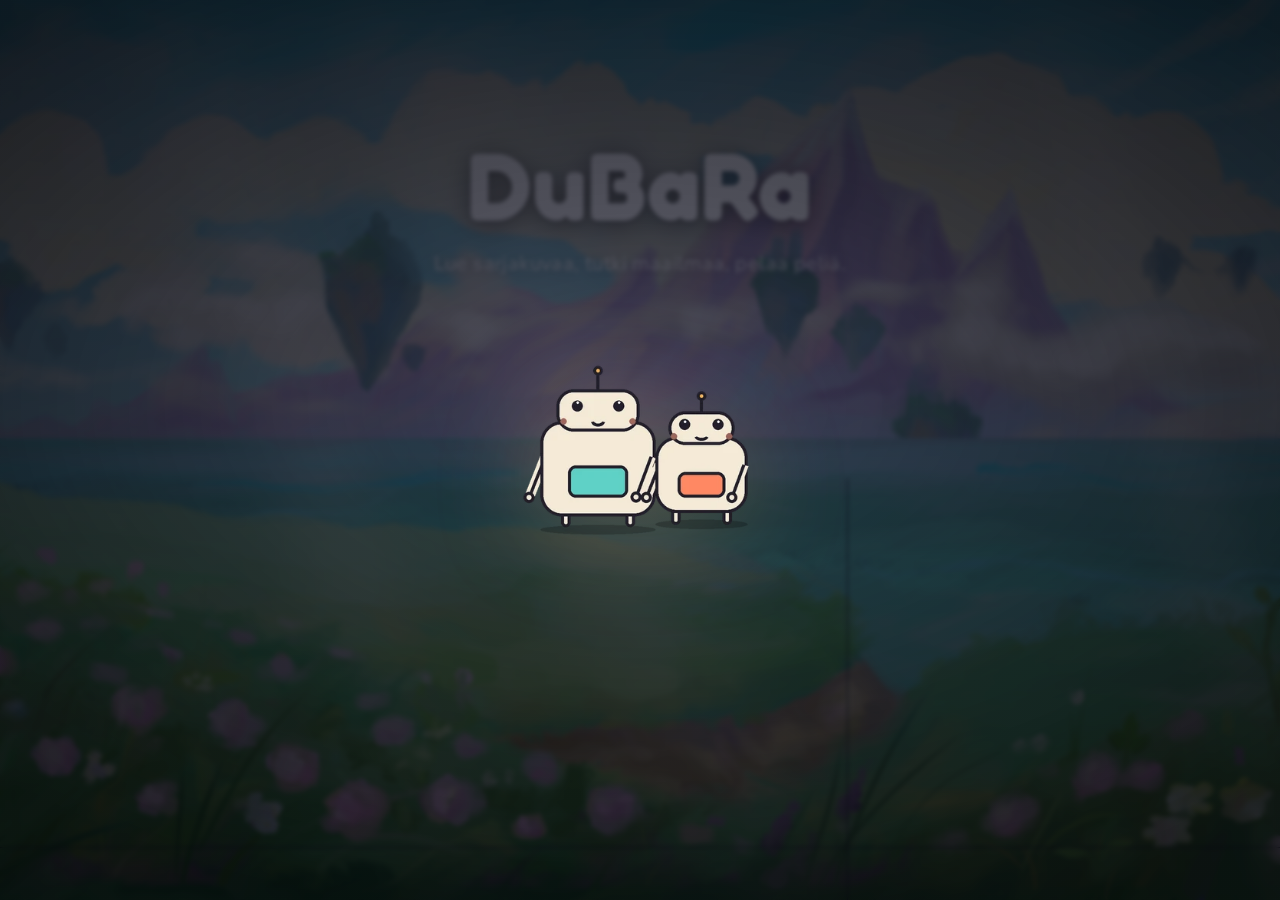
==== index.html @ 0befa521 "liike animaatio etusivu" ====
<!doctype html>
<html lang="fi">
  <head>
    <meta charset="UTF-8" />
    <meta name="viewport" content="width=device-width, initial-scale=1.0" />
    <title>Duobotit</title>
    <meta name="description" content="Duobotit – tekninen tuki, ohjelmistokehitys, pelit ja sarjakuva." />
    <link rel="preconnect" href="https://fonts.googleapis.com" />
    <link rel="preconnect" href="https://fonts.gstatic.com" crossorigin />
    <link href="https://fonts.googleapis.com/css2?family=Fredoka:wght@600;700&family=Caveat:wght@700&family=Space+Mono:wght@400;700&family=Nunito:wght@400;600;700&display=swap" rel="stylesheet" />
    <link rel="stylesheet" href="styles.css?v=94" />
    <!-- EI Three.js / WebGL -importmappia tällä sivulla — kevyt 2D-etusivu. -->
  </head>

  <body class="page-home home-hero">
    <!-- ====== SIVUNLATAUS-OVERLAY (näkyy ensimmäisenä, feidaa pois kun sivu on valmis) ====== -->
    <div class="page-loader" id="pageLoader" role="status" aria-busy="true" aria-label="Sivu latautuu">
      <div class="text-loader" aria-hidden="true">
        <div class="text"><span>DUOBOTIT</span></div>
        <div class="text"><span>DUOBOTIT</span></div>
        <div class="text"><span>DUOBOTIT</span></div>
        <div class="text"><span>DUOBOTIT</span></div>
        <div class="text"><span>DUOBOTIT</span></div>
        <div class="text"><span>DUOBOTIT</span></div>
        <div class="text"><span>DUOBOTIT</span></div>
        <div class="text"><span>DUOBOTIT</span></div>
        <div class="text"><span>DUOBOTIT</span></div>
        <div class="line"></div>
      </div>
    </div>
    <script>
      (function () {
        var overlay = document.getElementById("pageLoader");
        if (!overlay) return;
        if (window.matchMedia("(prefers-reduced-motion: reduce)").matches) {
          overlay.classList.add("reduced");
        }
        var MIN_MS = 500;   // näkyy vähintään tämän verran ettei feidaus välähdä
        var FORCE_MS = 10000; // turvaverkko jos 'load' ei jostain syystä laukea
        var start = Date.now();
        var done = false;
        function hide() {
          if (done) return;
          done = true;
          overlay.classList.add("hidden");
          overlay.setAttribute("aria-busy", "false");
          window.setTimeout(function () { overlay.remove(); }, 550);
        }
        function ready() {
          window.setTimeout(hide, Math.max(0, MIN_MS - (Date.now() - start)));
        }
        if (document.readyState === "complete") ready();
        else window.addEventListener("load", ready);
        window.setTimeout(hide, FORCE_MS);
      })();
    </script>

    <!-- ====== ALOITUSANIMAATIO (robotti, kerran) ====== -->
    <div class="intro" id="intro">
      <button class="intro-btn" id="introBtn" type="button" aria-label="Ohita aloitusanimaatio">
        <img id="introFrame" class="intro-frame" alt="" />
      </button>
    </div>

    <!-- ====== YLÄPALKKI (identtinen sarjakuva.html:n kanssa) ====== -->
    <header class="topbar" id="topbar">
      <div class="brand-group">
        <a class="brand-text-logo" href="index.html" aria-label="Duobotit">
          <img src="assets/duobotit/Sarjakuva kuvat/duobotit-logo-textside2.svg?v=1" alt="Duobotit" />
          <span class="logo-shine" aria-hidden="true"></span>
          <span class="logo-particles" aria-hidden="true">
            <i></i><i></i><i></i><i></i><i></i><i></i><i></i><i></i><i></i><i></i>
          </span>
        </a>
      </div>

      <nav class="topbar-nav" aria-label="Päävalikko">
        <ul class="nav-links">
          <li><a href="#kartta" data-i18n="nav.kartta">Kartta</a></li>
          <li><a href="hahmot.html" data-i18n="nav.hahmot">Hahmot</a></li>
          <li><a href="sarjakuva.html" data-i18n="nav.sarjakuva">Sarjakuva</a></li>
          <li><a href="#tietoa" data-i18n="nav.tietoa">Tietoa</a></li>
        </ul>

        <span class="nav-sep" aria-hidden="true">|</span>

        <div class="nav-social" aria-label="Sosiaalinen media">
          <a class="social-btn" href="#" onclick="return false;" aria-label="GitHub">
            <svg viewBox="0 0 24 24" width="20" height="20" fill="currentColor" aria-hidden="true">
              <path d="M12 0C5.37 0 0 5.37 0 12c0 5.3 3.438 9.8 8.207 11.387.6.113.82-.26.82-.577 0-.285-.01-1.04-.016-2.04-3.338.725-4.042-1.61-4.042-1.61-.546-1.387-1.333-1.756-1.333-1.756-1.09-.744.083-.729.083-.729 1.205.085 1.84 1.238 1.84 1.238 1.07 1.834 2.807 1.304 3.492.997.108-.775.42-1.305.762-1.605-2.665-.303-5.466-1.333-5.466-5.93 0-1.31.468-2.382 1.235-3.222-.124-.303-.535-1.523.117-3.176 0 0 1.008-.322 3.303 1.23A11.5 11.5 0 0 1 12 5.803c1.02.005 2.047.138 3.006.404 2.293-1.552 3.3-1.23 3.3-1.23.653 1.653.242 2.873.118 3.176.77.84 1.233 1.912 1.233 3.222 0 4.61-2.807 5.624-5.48 5.92.43.372.814 1.103.814 2.223 0 1.605-.014 2.898-.014 3.293 0 .32.216.694.825.576C20.565 21.795 24 17.297 24 12c0-6.63-5.373-12-12-12Z"/>
            </svg>
          </a>
          <a class="social-btn" href="#" onclick="return false;" aria-label="Discord">
            <svg viewBox="0 0 24 24" width="20" height="20" fill="currentColor" aria-hidden="true">
              <path d="M20.317 4.369A19.79 19.79 0 0 0 15.885 3c-.211.375-.457.88-.63 1.282a18.27 18.27 0 0 0-5.51 0A12.6 12.6 0 0 0 9.115 3 19.74 19.74 0 0 0 4.68 4.372C1.234 9.42.31 14.35.77 19.213A19.9 19.9 0 0 0 6.822 22c.487-.657.921-1.354 1.293-2.087a12.9 12.9 0 0 1-2.036-.967c.171-.123.338-.252.5-.384 3.927 1.788 8.18 1.788 12.061 0 .163.132.33.261.5.384-.646.385-1.331.71-2.04.968.373.732.806 1.43 1.293 2.086a19.85 19.85 0 0 0 6.055-2.787c.541-5.638-.92-10.523-3.93-14.844ZM9.68 16.257c-1.18 0-2.148-1.078-2.148-2.403 0-1.325.947-2.404 2.148-2.404 1.21 0 2.169 1.088 2.148 2.404 0 1.325-.947 2.403-2.148 2.403Zm6.65 0c-1.18 0-2.148-1.078-2.148-2.403 0-1.325.947-2.404 2.148-2.404 1.21 0 2.168 1.088 2.148 2.404 0 1.325-.938 2.403-2.148 2.403Z"/>
            </svg>
          </a>
        </div>
      </nav>

      <div class="nav-right">
        <div class="lang-switch" role="group" aria-label="Kieli / Language">
          <button type="button" class="lang-btn is-active" data-lang="fi" aria-pressed="true">FI</button>
          <span class="lang-sep" aria-hidden="true">/</span>
          <button type="button" class="lang-btn" data-lang="en" aria-pressed="false">EN</button>
        </div>
      </div>

      <!-- Hampurilaisnappi: näkyy vain mobiililevyksillä (ks. styles.css), avaa alla olevan
           pudotusvalikon jossa on kaikki muut nav-kohteet samassa järjestyksessä kuin
           yläpalkissa muuten vasemmalta oikealle, PAITSI kielivalitsin (pysyy palkissa keskellä). -->
      <button type="button" class="hamburger-btn" id="hamburgerBtn" aria-label="Valikko" aria-expanded="false" aria-controls="mobileMenu">
        <span></span><span></span><span></span>
      </button>

      <div class="mobile-menu" id="mobileMenu">
        <ul class="mobile-menu-links">
          <li><a href="#kartta" data-i18n="nav.kartta">Kartta</a></li>
          <li><a href="hahmot.html" data-i18n="nav.hahmot">Hahmot</a></li>
          <li><a href="sarjakuva.html" data-i18n="nav.sarjakuva">Sarjakuva</a></li>
          <li><a href="#tietoa" data-i18n="nav.tietoa">Tietoa</a></li>
        </ul>
        <div class="mobile-menu-social" aria-label="Sosiaalinen media">
          <a class="social-btn" href="#" onclick="return false;" aria-label="GitHub">
            <svg viewBox="0 0 24 24" width="20" height="20" fill="currentColor" aria-hidden="true">
              <path d="M12 0C5.37 0 0 5.37 0 12c0 5.3 3.438 9.8 8.207 11.387.6.113.82-.26.82-.577 0-.285-.01-1.04-.016-2.04-3.338.725-4.042-1.61-4.042-1.61-.546-1.387-1.333-1.756-1.333-1.756-1.09-.744.083-.729.083-.729 1.205.085 1.84 1.238 1.84 1.238 1.07 1.834 2.807 1.304 3.492.997.108-.775.42-1.305.762-1.605-2.665-.303-5.466-1.333-5.466-5.93 0-1.31.468-2.382 1.235-3.222-.124-.303-.535-1.523.117-3.176 0 0 1.008-.322 3.303 1.23A11.5 11.5 0 0 1 12 5.803c1.02.005 2.047.138 3.006.404 2.293-1.552 3.3-1.23 3.3-1.23.653 1.653.242 2.873.118 3.176.77.84 1.233 1.912 1.233 3.222 0 4.61-2.807 5.624-5.48 5.92.43.372.814 1.103.814 2.223 0 1.605-.014 2.898-.014 3.293 0 .32.216.694.825.576C20.565 21.795 24 17.297 24 12c0-6.63-5.373-12-12-12Z"/>
            </svg>
          </a>
          <a class="social-btn" href="#" onclick="return false;" aria-label="Discord">
            <svg viewBox="0 0 24 24" width="20" height="20" fill="currentColor" aria-hidden="true">
              <path d="M20.317 4.369A19.79 19.79 0 0 0 15.885 3c-.211.375-.457.88-.63 1.282a18.27 18.27 0 0 0-5.51 0A12.6 12.6 0 0 0 9.115 3 19.74 19.74 0 0 0 4.68 4.372C1.234 9.42.31 14.35.77 19.213A19.9 19.9 0 0 0 6.822 22c.487-.657.921-1.354 1.293-2.087a12.9 12.9 0 0 1-2.036-.967c.171-.123.338-.252.5-.384 3.927 1.788 8.18 1.788 12.061 0 .163.132.33.261.5.384-.646.385-1.331.71-2.04.968.373.732.806 1.43 1.293 2.086a19.85 19.85 0 0 0 6.055-2.787c.541-5.638-.92-10.523-3.93-14.844ZM9.68 16.257c-1.18 0-2.148-1.078-2.148-2.403 0-1.325.947-2.404 2.148-2.404 1.21 0 2.169 1.088 2.148 2.404 0 1.325-.947 2.403-2.148 2.403Zm6.65 0c-1.18 0-2.148-1.078-2.148-2.403 0-1.325.947-2.404 2.148-2.404 1.21 0 2.168 1.088 2.148 2.404 0 1.325-.938 2.403-2.148 2.403Z"/>
            </svg>
          </a>
        </div>
      </div>
    </header>

    <main>
      <!-- ====== HERO (taustakuva + keskitetty otsikkoteksti) ====== -->
      <section class="hero" aria-label="Esittely">
        <div class="hero-bg" aria-hidden="true">
          <i class="hero-layer hero-layer-sky"></i>
          <i class="hero-layer hero-layer-mountains"></i>
          <i class="hero-layer hero-layer-clouds-fg"></i>
          <i class="hero-layer hero-layer-island-1 hero-island"></i>
          <i class="hero-layer hero-layer-island-2 hero-island"></i>
          <i class="hero-layer hero-layer-island-3 hero-island"></i>
          <i class="hero-layer hero-layer-island-4 hero-island"></i>
          <i class="hero-layer hero-layer-island-5 hero-island"></i>
          <i class="hero-layer hero-layer-island-6"></i>
          <i class="hero-layer hero-layer-sea hero-water"></i>
          <i class="hero-layer hero-layer-grass hero-sway"></i>
          <i class="hero-layer hero-layer-flowers hero-sway"></i>
        </div>
        <div class="hero-godrays" aria-hidden="true">
          <i class="ray ray-1"></i>
          <i class="ray ray-2"></i>
          <i class="ray ray-3"></i>
          <i class="ray ray-4"></i>
        </div>
        <div class="hero-clouds" aria-hidden="true">
          <span class="cloud cloud-1"></span>
          <span class="cloud cloud-2"></span>
          <span class="cloud cloud-3"></span>
          <span class="cloud cloud-4"></span>
        </div>
        <div class="hero-content">
          <h1 class="hero-title">DuBaRa</h1>
          <p class="hero-subtitle" data-i18n="hero.subtitle">Lue sarjakuvaa, tutki maailmaa, pelaa peliä.</p>
          <!-- Napit (Lue sarjakuvaa / Tutki karttaa) lisätään tähän myöhemmin -->
        </div>
      </section>
    </main>

    <!-- ====== KIELIVAIHTO (FI/EN) ====== -->
    <script>
      (function () {
        // Käännösrakenne: lisää tänne uudet avaimet + kielet.
        // Käytä HTML:ssä data-i18n="avain" niin teksti vaihtuu automaattisesti,
        // data-i18n-placeholder="avain" vaihtaa input-placeholderin.
        const I18N = {
          fi: {
            "nav.kartta": "Kartta",
            "nav.hahmot": "Hahmot",
            "nav.sarjakuva": "Sarjakuva",
            "nav.tietoa": "Tietoa",
            "nav.demo": "Play demo",
            "hero.subtitle": "Lue sarjakuvaa, tutki maailmaa, pelaa peliä.",
          },
          en: {
            "nav.kartta": "Map",
            "nav.hahmot": "Characters",
            "nav.sarjakuva": "Comic",
            "nav.tietoa": "About",
            "nav.demo": "Play demo",
            "hero.subtitle": "Read the comic, explore the world, play the game.",
          },
        };

        const STORAGE_KEY = "duobotit-lang";
        const btns = Array.from(document.querySelectorAll(".lang-btn"));

        function applyLang(lang) {
          if (!I18N[lang]) lang = "fi";
          const dict = I18N[lang];
          const fallback = I18N.fi;

          // Vaihda tekstit; tyhjä/EN-placeholder kaatuu takaisin suomeen ettei sisältö katoa.
          document.querySelectorAll("[data-i18n]").forEach((el) => {
            const key = el.getAttribute("data-i18n");
            const val = dict[key];
            el.textContent = val || fallback[key] || el.textContent;
          });
          document.querySelectorAll("[data-i18n-placeholder]").forEach((el) => {
            const key = el.getAttribute("data-i18n-placeholder");
            const val = dict[key];
            el.setAttribute("placeholder", val || fallback[key] || el.getAttribute("placeholder"));
          });

          btns.forEach((b) => {
            const on = b.dataset.lang === lang;
            b.classList.toggle("is-active", on);
            b.setAttribute("aria-pressed", on ? "true" : "false");
          });

          document.documentElement.lang = lang;
          try { localStorage.setItem(STORAGE_KEY, lang); } catch (_) {}
        }

        btns.forEach((b) => b.addEventListener("click", () => applyLang(b.dataset.lang)));

        let saved = "fi";
        try { saved = localStorage.getItem(STORAGE_KEY) || "fi"; } catch (_) {}
        applyLang(saved);
      })();
    </script>

    <!-- ====== MOBIILIN HAMPURILAISVALIKKO ====== -->
    <script>
      (function () {
        const btn = document.getElementById("hamburgerBtn");
        const menu = document.getElementById("mobileMenu");
        if (!btn || !menu) return;
        function setOpen(open) {
          menu.classList.toggle("is-open", open);
          btn.classList.toggle("is-open", open);
          btn.setAttribute("aria-expanded", open ? "true" : "false");
        }
        btn.addEventListener("click", () => setOpen(!menu.classList.contains("is-open")));
        menu.querySelectorAll("a").forEach((a) => a.addEventListener("click", () => setOpen(false)));
        document.addEventListener("keydown", (e) => { if (e.key === "Escape") setOpen(false); });
        document.addEventListener("click", (e) => {
          if (!menu.classList.contains("is-open")) return;
          if (menu.contains(e.target) || btn.contains(e.target)) return;
          setOpen(false);
        });
      })();
    </script>

    <!-- ====== NAVBAR-LOGON ANIMAATIO (hover CSS, click "imeytyy itseensä") ====== -->
    <script>
      (function () {
        const logo = document.querySelector(".brand-text-logo");
        const img = logo && logo.querySelector("img");
        if (!logo || !img) return;
        logo.addEventListener("click", (e) => {
          if (img.classList.contains("is-sucking")) return;
          e.preventDefault();
          img.classList.add("is-sucking");
          // avaa etusivu hieman ennen animaation loppua (animaatio 500ms)
          setTimeout(() => { window.location.href = logo.getAttribute("href"); }, 250);
        });
      })();
    </script>

    <!-- ====== ROBOTIN SPRITE-ANIMAATIO (jaettu frame-player.js) ====== -->
    <script type="module">
      import { framePlayer } from "./frame-player.js";

      const reduce = window.matchMedia("(prefers-reduced-motion: reduce)").matches;
      const introEl = document.getElementById("intro");
      const introBtn = document.getElementById("introBtn");
      const introFrame = document.getElementById("introFrame");

      let revealed = false;
      function revealHome() {
        if (revealed) return;
        revealed = true;
        introPlayer.stop();
        introEl.setAttribute("hidden", "");
        document.body.classList.add("entered");
      }

      // Aloitusanimaatio soitetaan kerran ("intro"-tila); kun se päättyy, etusivu paljastuu
      // automaattisesti. Klikkaus ennen loppua ohittaa animaation ja paljastaa etusivun heti.
      const introPlayer = framePlayer(introFrame, {
        onStateEnd: (name) => { if (name === "intro") revealHome(); },
      });
      introBtn.addEventListener("click", revealHome);

      if (reduce) {
        introPlayer.static();
        revealHome();
      } else {
        introPlayer.start();
      }

      // Logon klikkaus toistaa aloitusanimaation UUDESTAAN, vaikka ollaan jo etusivulla.
      // HUOM: pelkkä <a href="index.html">-linkki EI luotettavasti lataa sivua uudelleen kun
      // nykyinen URL eroaa vain ankkurista (esim. "index.html#tietoa" -> "index.html") -
      // selain käsittelee tätä pelkkänä "hyppää ankkuriin" -siirtymänä ilman uudelleenlatausta,
      // jolloin animaatio ei toistuisi. Siksi klikkaus estetään (preventDefault) ja
      // aloitusanimaatio käynnistetään suoraan JS:llä sen sijaan että luotettaisiin navigointiin.
      document.querySelectorAll("a.brand, a.brand-name").forEach((link) => {
        link.addEventListener("click", (e) => {
          e.preventDefault();
          revealed = false;
          document.body.classList.remove("entered");
          introEl.removeAttribute("hidden");
          if (reduce) {
            introPlayer.static();
            revealHome();
          } else {
            introPlayer.start();
          }
        });
      });
    </script>
  </body>
</html>
---- styles.css ----
/* =====================================================================
   DUOBOTIT — tyylit (WebGL-versio)
   WebGL-canvas hoitaa karusellin/3D:n. Tämä tiedosto = overlay-UI:
   lataus, intro, brändi, vihjeet, sarjakuvamaailma (modaali).
   Suunniteltu työpöytäselaimelle.
   ===================================================================== */
:root {
  --bg-0: #05060c;          /* lähes musta pohja */
  --bg-1: #131428;          /* keskuksen hehku */
  --cream: #f4ead7;
  --muted: #9a93ad;
  --marigold: #ffb24c;
}

* { box-sizing: border-box; }
html, body { margin: 0; height: 100%; }
body {
  background: var(--bg-0);
  color: var(--cream);
  font-family: "Nunito", system-ui, sans-serif;
  /* WebGL omistaa ruudun → ei sivun scrollia */
  overflow: hidden;
  overscroll-behavior: none;
}
body.modal-open { overflow: hidden; }

/* ====== WEBGL-CANVAS (täysruutu, taustalla) ====== */
#gl {
  position: fixed;
  inset: 0;
  width: 100vw;
  height: 100vh;
  display: block;
  z-index: 0;
  touch-action: none;
}

/* ====== LATAUS ====== */
.loader {
  position: fixed;
  inset: 0;
  z-index: 80;
  display: flex;
  flex-direction: column;
  align-items: center;
  justify-content: center;
  gap: 18px;
  background: radial-gradient(110% 90% at 50% 45%, var(--bg-1), var(--bg-0) 65%);
  transition: opacity 0.6s ease, visibility 0.6s ease;
}
.loader.hide { opacity: 0; visibility: hidden; pointer-events: none; }
.loader-logo {
  font-family: "Fredoka", sans-serif;
  font-weight: 700;
  font-size: 2rem;
  letter-spacing: 0.02em;
}
.loader-bar {
  width: min(280px, 60vw);
  height: 3px;
  border-radius: 3px;
  background: rgba(255,255,255,0.1);
  overflow: hidden;
}
.loader-bar i {
  display: block;
  width: 0%;
  height: 100%;
  border-radius: 3px;
  background: linear-gradient(90deg, var(--marigold), #ff7ab0);
  transition: width 0.25s ease;
}
.loader-text {
  font-family: "Space Mono", monospace;
  font-size: 0.78rem;
  letter-spacing: 0.2em;
  text-transform: uppercase;
  color: var(--muted);
}

/* ====== SIVUNLATAUS-OVERLAY (teksti-loader, pohjana Uiverse.io / andrew-manzyk) ======
   Näkyy heti sivun avautuessa (ensimmäinen elementti bodyssa) ja feidaa pois kun sivu
   (ja WebGL-sivuilla myös 3D-sisältö) on oikeasti valmis. Ks. index.html/sarjakuva.html/
   hahmot.html loppuosan inline-skripti ohjauslogiikalle. */
.page-loader {
  position: fixed;
  inset: 0;
  z-index: 9999;
  display: flex;
  align-items: center;
  justify-content: center;
  background: #0d0a1a;
  opacity: 1;
  transition: opacity 0.5s ease;
}
.page-loader.hidden {
  opacity: 0;
  pointer-events: none;
}

.text-loader {
  --main-size: 6em;
  --text-color: #ffffff;
  --shine-color: #ffffff40;
  --shadow-color: #aaaaaa;
  display: flex;
  justify-content: center;
  align-items: center;
  overflow: hidden;
  user-select: none;
  position: relative;
  font-size: var(--main-size);
  font-weight: 900;
  text-transform: uppercase;
  color: var(--text-color);
  width: 7.3em;
  height: 1em;
  filter: drop-shadow(0 0 0.05em var(--shine-color));
}

/* Alkuperäinen Uiverse-loader (andrew-manzyk): jokainen .text sisältää KOKO
   sanan "DUOBOTIT" ja clip-path näyttää siitä eri pystykaistan. Kaistat
   laatoittuvat luettavaksi sanaksi, ja eri fonttikoot luovat perspektiivin. */
.text-loader .text {
  display: flex;
  align-items: center;
  justify-content: center;
  text-align: center;
  white-space: nowrap;
  overflow: hidden;
  position: absolute;
}

.text-loader .text:nth-child(1) { clip-path: polygon(0% 0%, 11.11% 0%, 11.11% 100%, 0% 100%); font-size: calc(var(--main-size) / 20); margin-left: -2.1em; opacity: 0.6; }
.text-loader .text:nth-child(2) { clip-path: polygon(11.11% 0%, 22.22% 0%, 22.22% 100%, 11.11% 100%); font-size: calc(var(--main-size) / 16); margin-left: -0.98em; opacity: 0.7; }
.text-loader .text:nth-child(3) { clip-path: polygon(22.22% 0%, 33.33% 0%, 33.33% 100%, 22.22% 100%); font-size: calc(var(--main-size) / 13); margin-left: -0.33em; opacity: 0.8; }
.text-loader .text:nth-child(4) { clip-path: polygon(33.33% 0%, 44.44% 0%, 44.44% 100%, 33.33% 100%); font-size: calc(var(--main-size) / 11); margin-left: -0.05em; opacity: 0.9; }
.text-loader .text:nth-child(5) { clip-path: polygon(44.44% 0%, 55.55% 0%, 55.55% 100%, 44.44% 100%); font-size: calc(var(--main-size) / 10); margin-left: 0em; opacity: 1; }
.text-loader .text:nth-child(6) { clip-path: polygon(55.55% 0%, 66.66% 0%, 66.66% 100%, 55.55% 100%); font-size: calc(var(--main-size) / 11); margin-left: 0.05em; opacity: 0.9; }
.text-loader .text:nth-child(7) { clip-path: polygon(66.66% 0%, 77.77% 0%, 77.77% 100%, 66.66% 100%); font-size: calc(var(--main-size) / 13); margin-left: 0.33em; opacity: 0.8; }
.text-loader .text:nth-child(8) { clip-path: polygon(77.77% 0%, 88.88% 0%, 88.88% 100%, 77.77% 100%); font-size: calc(var(--main-size) / 16); margin-left: 0.98em; opacity: 0.7; }
.text-loader .text:nth-child(9) { clip-path: polygon(88.88% 0%, 100% 0%, 100% 100%, 88.88% 100%); font-size: calc(var(--main-size) / 20); margin-left: 2.1em; opacity: 0.6; }

.text-loader .text span {
  animation:
    text-loader-scrolling 2s cubic-bezier(0.1, 0.6, 0.9, 0.4) infinite,
    text-loader-shadow 2s cubic-bezier(0.1, 0.6, 0.9, 0.4) infinite;
}

.text-loader .text:nth-child(1) span { background: linear-gradient(to right, var(--text-color) 4%, var(--shadow-color) 7%); background-size: 200% auto; -webkit-background-clip: text; background-clip: text; color: transparent; }
.text-loader .text:nth-child(2) span { background: linear-gradient(to right, var(--text-color) 9%, var(--shadow-color) 13%); background-size: 200% auto; -webkit-background-clip: text; background-clip: text; color: transparent; }
.text-loader .text:nth-child(3) span { background: linear-gradient(to right, var(--text-color) 15%, var(--shadow-color) 18%); background-size: 200% auto; -webkit-background-clip: text; background-clip: text; color: transparent; }
.text-loader .text:nth-child(4) span { background: linear-gradient(to right, var(--text-color) 20%, var(--shadow-color) 23%); background-size: 200% auto; -webkit-background-clip: text; background-clip: text; color: transparent; }
.text-loader .text:nth-child(5) span { background: linear-gradient(to right, var(--text-color) 24%, var(--shadow-color) 27%); background-size: 200% auto; -webkit-background-clip: text; background-clip: text; color: transparent; }
.text-loader .text:nth-child(6) span { background: linear-gradient(to right, var(--shadow-color) 29%, var(--text-color) 32%); background-size: 200% auto; -webkit-background-clip: text; background-clip: text; color: transparent; }
.text-loader .text:nth-child(7) span { background: linear-gradient(to right, var(--shadow-color) 34%, var(--text-color) 37%); background-size: 200% auto; -webkit-background-clip: text; background-clip: text; color: transparent; }
.text-loader .text:nth-child(8) span { background: linear-gradient(to right, var(--shadow-color) 39%, var(--text-color) 42%); background-size: 200% auto; -webkit-background-clip: text; background-clip: text; color: transparent; }
.text-loader .text:nth-child(9) span { background: linear-gradient(to right, var(--shadow-color) 45%, var(--text-color) 48%); background-size: 200% auto; -webkit-background-clip: text; background-clip: text; color: transparent; }

.text-loader .line {
  position: relative;
  display: flex;
  align-items: center;
  justify-content: center;
  overflow: hidden;
  height: 0.05em;
  width: calc(var(--main-size) / 2);
  margin-top: 0.9em;
  border-radius: 0.05em;
}
.text-loader .line::before {
  content: "";
  position: absolute;
  height: 100%;
  width: 100%;
  background-color: var(--text-color);
  opacity: 0.3;
}
.text-loader .line::after {
  content: "";
  position: absolute;
  height: 100%;
  width: 100%;
  background-color: var(--text-color);
  border-radius: 0.05em;
  transform: translateX(-90%);
  animation: text-loader-wobble 2s cubic-bezier(0.5, 0.8, 0.5, 0.2) infinite;
}

@keyframes text-loader-wobble {
  0% { transform: translateX(-90%); }
  50% { transform: translateX(90%); }
  100% { transform: translateX(-90%); }
}
@keyframes text-loader-scrolling {
  0% { transform: translateX(-100%); }
  100% { transform: translateX(100%); }
}
@keyframes text-loader-shadow {
  0% { background-position: -98% 0; }
  100% { background-position: 102% 0; }
}

/* prefers-reduced-motion: staattinen teksti ilman shine/wave/wobble-animaatioita.
   Feidaus pois (.hidden, yllä) toimii silti normaalisti. */
.page-loader.reduced .text-loader .text {
  animation: none !important;
  transform: none !important;
}
.page-loader.reduced .text-loader .text span {
  animation: none !important;
  background: none !important;
  -webkit-background-clip: initial !important;
  background-clip: initial !important;
  color: var(--text-color) !important;
}
.page-loader.reduced .text-loader .line::after {
  animation: none !important;
  transform: translateX(0) !important;
}

@media (max-width: 640px) {
  .text-loader { --main-size: 4em; }
}

/* ====== INTRO-PORTTI (robotti) ====== */
.intro {
  position: fixed;
  inset: 0;
  z-index: 60;
  display: flex;
  align-items: center;
  justify-content: center;
  background: radial-gradient(110% 90% at 50% 45%, rgba(19,20,40,0.65), rgba(5,6,12,0.85) 65%);
  backdrop-filter: blur(2px);
  transition: opacity 0.6s ease;
}
.intro[hidden] { display: none; }
.intro-btn {
  display: flex;
  flex-direction: column;
  align-items: center;
  gap: 8px;
  background: none;
  border: none;
  cursor: pointer;
  padding: 24px;
  border-radius: 24px;
  transition: transform 0.3s ease;
}
.intro-btn:hover { transform: translateY(-4px); }
.intro-btn:focus-visible { outline: 2px solid var(--marigold); outline-offset: 4px; }
.intro-frame {
  width: min(460px, 80vw);
  aspect-ratio: 600 / 440;
  object-fit: contain;
  filter: drop-shadow(0 12px 50px rgba(255,178,76,0.22));
}
.intro-hint {
  font-family: "Caveat", cursive;
  font-size: 1.7rem;
  color: var(--marigold);
}

/* ====== UI-OVERLAY ====== */
/* ====== YLÄPALKKI (topbar) ====== */
.topbar {
  position: fixed;
  top: 0;
  left: 0;
  right: 0;
  z-index: 40;
  display: flex;
  align-items: center;
  gap: clamp(20px, 3vw, 48px);
  padding: 5px clamp(8px, 1.5vw, 20px);
  /* palkki itse ei nappaa klikkejä → canvas-scroll toimii tyhjän kohdalta */
  pointer-events: none;
  opacity: 0;
  transition: opacity 0.8s ease;
}
body.entered .topbar { opacity: 1; }

/* etusivulla topbar kelluu hero-valokuvan päällä → ei omaa tummennusta, sulautuu kuvaan */
body.page-home .topbar {
  background: transparent;
}

/* Etusivun vaalea hero-tausta → tummat palkkitekstit luettavuuden vuoksi */
.home-hero .nav-links a,
.home-hero .social-btn,
.home-hero .nav-demo,
.home-hero .lang-btn {
  color: #101a2e;
}
.home-hero .nav-demo {
  border-color: rgba(16, 26, 46, 0.4);
}
.home-hero .lang-switch {
  border-color: rgba(16, 26, 46, 0.3);
}
.home-hero .social-btn::before {
  border-color: rgba(16, 26, 46, 0.3);
}
/* Hover- ja FI/EN-korostus oranssiksi (sama kuin nav-alleviivaus) */
.home-hero .social-btn:hover,
.home-hero .social-btn:focus-visible {
  color: var(--marigold);
}
.home-hero .social-btn:hover::before,
.home-hero .social-btn:focus-visible::before {
  background: rgba(255, 178, 76, 0.14);
  border-color: rgba(255, 178, 76, 0.6);
}
.home-hero .lang-btn.is-active {
  background: var(--marigold);
  box-shadow: 0 0 6px var(--marigold), 0 0 14px rgba(255, 178, 76, 0.7), 0 0 24px rgba(255, 178, 76, 0.4);
}

/* topbar-nav täyttää jäljellä olevan tilan brandin ja nav-rightin välissä ja keskittää
   nav-linkit + erotinviivan + some-ikonit siihen tilaan (oma, brandista irrallinen ryhmä) */
.topbar-nav {
  display: flex;
  align-items: center;
  justify-content: center;
  flex: 1 1 auto;
  min-width: 0;
  gap: clamp(10px, 1.2vw, 20px);
}
.nav-links {
  display: flex;
  align-items: center;
  gap: clamp(6px, 0.9vw, 14px);
  margin: 0;
  padding: 0;
  list-style: none;
}
.nav-sep {
  color: rgba(244, 234, 215, 0.3);
  font-size: 1rem;
  line-height: 1;
}
/* Oikean reunan ryhmä (Pelaa demoa + kielivalitsin): kiinteä leveys, sama reunaetäisyys kuin brandilla vasemmalla */
.nav-right {
  display: flex;
  align-items: center;
  gap: clamp(7px, 1vw, 15px);
  flex: 0 0 auto;
}
.nav-links a {
  pointer-events: auto;
  font-family: "Nunito", sans-serif;
  font-weight: 700;
  font-size: 0.98rem;
  letter-spacing: 0.01em;
  color: var(--cream);
  text-decoration: none;
  padding: 6px 2px;
  position: relative;
  opacity: 0.85;
  transition: opacity 0.2s ease, color 0.2s ease;
}
.nav-links a::after {
  content: "";
  position: absolute;
  left: 0;
  right: 0;
  bottom: 0;
  height: 2px;
  border-radius: 2px;
  background: var(--marigold);
  transform: scaleX(0);
  transform-origin: center;
  transition: transform 0.22s ease;
}
.nav-links a:hover,
.nav-links a:focus-visible { opacity: 1; }
.nav-links a:hover::after,
.nav-links a:focus-visible::after { transform: scaleX(1); }

/* GitHub / Discord -ikonit (Tietoa ja Pelaa demoa välissä) */
.nav-social {
  display: flex;
  align-items: center;
  gap: 10px;
}
.social-btn {
  position: relative;
  pointer-events: auto;
  display: flex;
  align-items: center;
  justify-content: center;
  width: 34px;
  height: 34px;
  border-radius: 50%;
  color: var(--cream);
  opacity: 0.8;
  transition: opacity 0.2s ease, transform 0.2s ease, color 0.2s ease;
}
/* Ympyrä (reuna + tausta) omana kerroksenaan ikonin takana → voi aaltoilla ilman että logo vääristyy */
.social-btn::before {
  content: "";
  position: absolute;
  inset: 0;
  border-radius: 50%;
  background: rgba(255, 255, 255, 0.05);
  border: 1px solid rgba(244, 234, 215, 0.14);
  z-index: -1;
  transition: background 0.2s ease, border-color 0.2s ease, filter 0.15s ease;
}
.social-btn:hover,
.social-btn:focus-visible {
  opacity: 1;
  color: #2ec8ff;
  transform: translateY(-1px) scale(1.15);
}
/* Hover: neon-sininen korostus (ei väreilyä) */
.social-btn:hover::before,
.social-btn:focus-visible::before {
  background: rgba(46, 200, 255, 0.12);
  border-color: rgba(46, 200, 255, 0.55);
}

/* "Pelaa demoa" -painike (korostettu) */
.nav-demo {
  pointer-events: auto;
  font-family: "Fredoka", sans-serif;
  font-weight: 700;
  font-size: 0.95rem;
  letter-spacing: 0.01em;
  color: var(--cream);
  text-decoration: none;
  padding: 4px 14px;
  border-radius: 999px;
  border: 1px solid rgba(244, 234, 215, 0.14);
  transition: transform 0.18s ease, border-color 0.18s ease, filter 0.18s ease;
}
.nav-demo-img {
  display: block;
  height: 45px;
  width: auto;
  position: relative;
  top: -13px;              /* ← negatiivinen arvo siirtää kuvaa ylemmäs, esim. -8px */
  left: -0.9px;   /* ← negatiivinen arvo siirtää kuvaa vasemmalle, esim. -8px */
}
.nav-demo:hover,
.nav-demo:focus-visible {
  transform: translateY(-1px);
  filter: brightness(1.15);
  border-color: #fff;
}

/* Pelaa-nappi ja FI/EN-kytkin täsmälleen samankorkuiset pystysuunnassa */
.nav-right .nav-demo {
  display: inline-flex;
  align-items: center;
  justify-content: center;
  height: 30px;
  width: auto;   /* ← kehyksen leveys; suurenna/pienennä tarpeen mukaan */
}
.nav-right .lang-switch {
  height: 30px;
}

/* Logo kiinni "Pelaa demoa" -napin oikeassa yläkulmassa */
.demo-wrap {
  position: relative;
  display: inline-flex;
  pointer-events: auto;
}
.demo-logo {
  position: absolute;
  top: 90%;
  right: 39px;
  width: clamp(40px, 4.5vw, 64px);
  /* rotate kääntää kuvaa (positiivinen = oikealle/myötäpäivään) */
  transform: translateY(-70%) rotate(5deg);
  transform-origin: center;
  transition: transform 0.18s ease, filter 0.18s ease;
  pointer-events: auto;
  text-decoration: none;
}
.demo-logo .brand-img {
  transform: none;
}

/* Hover kattaa koko napin + logon: nostetaan ja kirkastetaan yhdessä */
.demo-wrap:hover .nav-demo,
.demo-wrap:focus-within .nav-demo {
  transform: translateY(-1px);
  filter: brightness(1.15);
  border-color: #fff;
}
.demo-wrap:hover .demo-logo,
.demo-wrap:focus-within .demo-logo {
  transform: translateY(-70%) rotate(5deg) translateY(-2px);
  filter: brightness(1.15);
}

/* Kielikytkin FI / EN */
.lang-switch {
  display: flex;
  align-items: center;
  gap: 6px;
  padding: 3px 8px;
  border-radius: 999px;
  border: 1px solid rgba(244, 234, 215, 0.18);
  background: rgba(255, 255, 255, 0.05);
}
.lang-btn {
  pointer-events: auto;
  font-family: "Space Mono", monospace;
  font-weight: 700;
  font-size: 0.82rem;
  letter-spacing: 0.06em;
  color: var(--muted);
  background: transparent;
  border: 0;
  padding: 2px 8px;
  border-radius: 999px;
  cursor: pointer;
  transition: color 0.2s ease, background 0.2s ease;
}
.lang-btn:hover { color: var(--cream); }
.lang-btn.is-active {
  color: var(--bg-0);
  background: #2ec8ff;   /* neon-sininen (logon väri) */
  box-shadow: 0 0 6px #2ec8ff, 0 0 14px rgba(46, 200, 255, 0.75), 0 0 24px rgba(46, 200, 255, 0.45);
}
.lang-sep {
  color: rgba(244, 234, 215, 0.3);
  font-family: "Space Mono", monospace;
  font-size: 0.8rem;
}

/* ====== HAHMOT-SIVU (body.page-characters): nav-linkkien alleviivaus neon-siniseksi ====== */
.page-characters .nav-links a::after {
  background: #2ec8ff;
}

/* ====== SARJAKUVA-SIVU (body.page-comic): korostukset kirsikkapuun pinkiksi ====== */
/* Nav-linkkien hover: vain alleviivaus pinkiksi (teksti pysyy ennallaan) */
.page-comic .nav-links a::after {
  background: #F0AEB4;
}
/* GitHub / Discord -ikonit */
.page-comic .social-btn:hover,
.page-comic .social-btn:focus-visible {
  color: #F0AEB4;
}
.page-comic .social-btn:hover::before,
.page-comic .social-btn:focus-visible::before {
  background: rgba(240, 174, 180, 0.14);
  border-color: rgba(240, 174, 180, 0.6);
}
/* FI/EN aktiivinen nappi */
.page-comic .lang-btn.is-active {
  background: #F0AEB4;
  box-shadow: 0 0 6px #F0AEB4, 0 0 14px rgba(240, 174, 180, 0.75), 0 0 24px rgba(240, 174, 180, 0.45);
}

/* ====== BRÄNDI (logo palkin vasemmassa reunassa) ====== */
.brand-group {
  display: flex;
  align-items: center;
  gap: 8px;
  flex: 0 0 auto;
}
.brand {
  display: block;
  width:  clamp(20px, 5vw, 70px);  /* logon koko palkissa: mahtuu palkin sisään */
  pointer-events: auto;
  text-decoration: none;
}

/* Duobotit-tekstilogo (SVG) palkin vasemmassa yläkulmassa */
.brand-text-logo {
  /* ===== LOGON SÄÄDÖT (muuta vain näitä arvoja) ===== */
  --logo-size: 45px;   /* logon korkeus (leveys skaalautuu automaattisesti) */
  --logo-x: -10px;      /* vaakasiirto: positiivinen = oikealle, negatiivinen = vasemmalle */
  --logo-y: 0px;      /* pystysiirto: negatiivinen = ylös, positiivinen = alas */
  /* ================================================== */
  display: inline-flex;
  align-items: center;
  gap: 8px;
  position: relative;
  pointer-events: auto;
  text-decoration: none;
  top: var(--logo-y);
  left: var(--logo-x);
}
.brand-text-logo img {
  display: block;
  height: var(--logo-size);
  width: auto;
  transform-origin: center;
  transition: transform 0.2s ease, filter 0.2s ease;
}
/* Esikatselu: teksti logon vasemmalla puolella (samaa fonttia kuin nav-linkit) */
.brand-text-logo-label {
  font-family: "Nunito", sans-serif;
  font-weight: 800;
  font-size: 1.15rem;
  letter-spacing: 0.01em;
  color: var(--cream);
  white-space: nowrap;
}
/* Kiilto-pyyhkäisy koko logon yli, looppaa väliajoin (naamioitu logon omalla alfalla) */
.logo-shine {
  position: absolute;
  inset: 0;
  pointer-events: none;
  background: linear-gradient(115deg, transparent 35%, rgba(255, 255, 255, 0.9) 50%, transparent 65%);
  background-size: 300% 100%;
  background-position: 150% 0;
  -webkit-mask-image: url("assets/duobotit/Sarjakuva%20kuvat/duobotit-logo-textside2.svg?v=1");
  mask-image: url("assets/duobotit/Sarjakuva%20kuvat/duobotit-logo-textside2.svg?v=1");
  -webkit-mask-size: contain;
  mask-size: contain;
  -webkit-mask-repeat: no-repeat;
  mask-repeat: no-repeat;
  -webkit-mask-position: center;
  mask-position: center;
  mix-blend-mode: screen;
  animation: logo-shine-sweep 7.5s ease-in-out infinite;
}
@keyframes logo-shine-sweep {
  0%, 70%  { background-position: 150% 0; }
  85%      { background-position: -50% 0; }
  100%     { background-position: -50% 0; }
}
@media (prefers-reduced-motion: reduce) {
  .logo-shine { animation: none; }
}
/* Etusivulla sama logotiedosto kuin sarjakuva.html:ssä -> ei tarvitse erillistä naamio-ylikirjoitusta */
/* Leijuvat teal-kipinät logon ympärillä (kevyt CSS-only) */
.logo-particles {
  position: absolute;
  inset: -22px -20px -16px -20px;
  pointer-events: none;
  z-index: -1;
  overflow: visible;
}
.logo-particles i {
  position: absolute;
  width: 2px;
  height: 2px;
  border-radius: 50%;
  background: #83d0cf;
  box-shadow: 0 0 5px 1.5px rgba(131, 208, 207, 0.85);
  opacity: 0;
  animation: logo-particle-drift 3.2s ease-in-out infinite;
}
/* Kuva ilman piirrettyjä kipinöitä -> partikkelit levitetty vapaasti koko logon ylle */
.logo-particles i:nth-child(1)  { left: 6%;  top: 40%; animation-delay: 0s;    animation-duration: 3.6s; --s: 0.7; --dx: 22px; --dy: -18px; }
.logo-particles i:nth-child(2)  { left: 16%; top: 20%; animation-delay: 0.9s;  animation-duration: 4.2s; --s: 1.1; --dx: -18px; --dy: 20px; }
.logo-particles i:nth-child(3)  { left: 28%; top: 55%; animation-delay: 1.8s;  animation-duration: 3.9s; --s: 0.8; --dx: 20px;  --dy: 22px; }
.logo-particles i:nth-child(4)  { left: 38%; top: 15%; animation-delay: 0.4s;  animation-duration: 4.5s; --s: 1.2; --dx: -22px; --dy: -16px; }
.logo-particles i:nth-child(5)  { left: 46%; top: 60%; animation-delay: 1.3s;  animation-duration: 3.4s; --s: 0.6; --dx: 18px;  --dy: -22px; background: #a8e0df; box-shadow: 0 0 5px 1.5px rgba(168, 224, 223, 0.85); }
.logo-particles i:nth-child(6)  { left: 58%; top: 25%; animation-delay: 2.4s;  animation-duration: 4.0s; --s: 0.9; --dx: -20px; --dy: 18px;  background: #6bc4a1; box-shadow: 0 0 5px 1.5px rgba(107, 196, 161, 0.85); }
.logo-particles i:nth-child(7)  { left: 68%; top: 50%; animation-delay: 0.2s;  animation-duration: 3.7s; --s: 1.0; --dx: 22px; --dy: 20px;  background: #6bc4a1; box-shadow: 0 0 5px 1.5px rgba(107, 196, 161, 0.85); }
.logo-particles i:nth-child(8)  { left: 78%; top: 18%; animation-delay: 2.1s;  animation-duration: 4.3s; --s: 0.7; --dx: -18px; --dy: -20px; background: #6bc4a1; box-shadow: 0 0 5px 1.5px rgba(107, 196, 161, 0.85); }
.logo-particles i:nth-child(9)  { left: 88%; top: 45%; animation-delay: 1.1s;  animation-duration: 3.5s; --s: 1.1; --dx: 20px;  --dy: -18px; background: #6bc4a1; box-shadow: 0 0 5px 1.5px rgba(107, 196, 161, 0.85); }
.logo-particles i:nth-child(10) { left: 94%; top: 30%; animation-delay: 2.8s;  animation-duration: 4.1s; --s: 0.6; --dx: -22px; --dy: 18px;  background: #6bc4a1; box-shadow: 0 0 5px 1.5px rgba(107, 196, 161, 0.85); }
.logo-particles i:nth-child(11) { left: 22%; top: 65%; animation-delay: 3.2s;  animation-duration: 3.8s; --s: 0.9; --dx: 18px;  --dy: -20px; }
.logo-particles i:nth-child(12) { left: 62%; top: 68%; animation-delay: 1.6s;  animation-duration: 4.4s; --s: 0.8; --dx: -20px; --dy: -18px; background: #a8e0df; box-shadow: 0 0 5px 1.5px rgba(168, 224, 223, 0.85); }
@keyframes logo-particle-drift {
  0%   { opacity: 0;    transform: translate(0, 0) scale(0.4); }
  20%  { opacity: 0.9;  transform: translate(calc(var(--dx) * 0.3), calc(var(--dy) * 0.3)) scale(var(--s, 1)); }
  50%  { opacity: 0.5;  transform: translate(var(--dx), var(--dy)) scale(calc(var(--s, 1) * 0.8)); }
  80%  { opacity: 0.9;  transform: translate(calc(var(--dx) * 0.6), calc(var(--dy) * 0.6)) scale(var(--s, 1)); }
  100% { opacity: 0;    transform: translate(0, 0) scale(0.4); }
}
@media (prefers-reduced-motion: reduce) {
  .logo-particles i { animation: none; opacity: 0; }
}
/* HOVER: kevyt pyörähdys + suurennos */
.brand-text-logo:hover img {
  transform: rotate(8deg) scale(1.1);
}
/* CLICK: "imeytyy itseensä" — laukaistaan JS:llä lisäämällä .is-sucking */
.brand-text-logo img.is-sucking {
  animation: logo-suck 0.5s ease forwards;
}
@keyframes logo-suck {
  0%   { transform: rotate(0) scale(1); }
  100% { transform: rotate(720deg) scale(0); }
}

/* "Duobotit" nimi logon oikealla puolella: kaksirivinen (Duo / Botit), keskitetty */
.brand-name {
  position: relative;
  display: inline-block;
  font-family: "Fredoka", sans-serif;
  font-weight: 700;
  font-size: clamp(24px, 2.2vw, 24px);
  letter-spacing: 0.02em;
  line-height: 0.82;
  text-align: center;
  text-decoration: none;
  white-space: nowrap;
  pointer-events: none;
}

/* Slice-efekti: kaksi päällekkäistä kopiota tunnuksesta leikataan vinosti (viiva
   kulkee molempien 'o'-kirjainten keskeltä) ja liu'utetaan hieman leikkausviivan
   suuntaisesti → puoliskot siirtyvät toisiinsa nähden, EI tummaa rakoa. Ei animaatiota. */
.bn-layer {
  display: block;
}
.bn-bot {
  position: absolute;
  inset: 0;
}
.bn-top {
  color: #F0EA68; /* keltainen, ylä-vasen puolisko */
  clip-path: polygon(0% 0%, 99.5% 0%, 23.6% 100%, 0% 100%);
  transform: translate(-0.6px, 0.5px);
}
.bn-bot {
  color: #F0AEB4; /* pinkki, ala-oikea puolisko */
  clip-path: polygon(99.5% 0%, 100% 0%, 100% 100%, 23.6% 100%);
  transform: translate(0.6px, -0.5px);
}
/* "Duo"-rivin hienosäätö ylös/alas (negatiivinen nostaa) */
.bn-duo {
  display: inline-block;
  transform: translateY(-1.5px);
}

/* Sydän "Botit"-sanan i:n pisteen tilalle (i on pisteetön ı). */
.i-heart {
  position: absolute;
  left: 39.15px;
  top: 19.359374px;
  width: 0.5px;
  height: 0.1px;
  pointer-events: none;
}
.i-heart::before,
.i-heart::after {
  content: "";
  position: absolute;
  top: 0;
  width: 4px;
  height: 6.4px;
  background: #F0AEB4;
  border-radius: 4px 4px 0 0;
}
.i-heart::before {
  left: 4px;
  transform: rotate(-45deg);
  transform-origin: 0 100%;
}
.i-heart::after {
  left: 0;
  transform: rotate(45deg);
  transform-origin: 100% 100%;
}

.brand-img {
  display: block;
  width: 100%;
  height: auto;
  /* logon pystysijainti: negatiivinen arvo nostaa ylös, positiivinen laskee alas */
  transform: translateY(-1%);
}

/* ====== MOBIILIN HAMPURILAISVALIKKO ====== */
/* Piilossa oletuksena (työpöytä) — näkyy vain alla olevan mediakyselyn kautta mobiililla. */
.hamburger-btn {
  display: none;
  pointer-events: auto;
  flex: 0 0 auto;
  width: 40px;
  height: 40px;
  align-items: center;
  justify-content: center;
  gap: 5px;
  flex-direction: column;
  background: rgba(255, 255, 255, 0.05);
  border: 1px solid rgba(244, 234, 215, 0.16);
  border-radius: 12px;
  cursor: pointer;
}
.hamburger-btn span {
  display: block;
  width: 20px;
  height: 2px;
  border-radius: 2px;
  background: var(--cream);
  transition: transform 0.2s ease, opacity 0.2s ease;
}
.hamburger-btn.is-open span:nth-child(1) { transform: translateY(7px) rotate(45deg); }
.hamburger-btn.is-open span:nth-child(2) { opacity: 0; }
.hamburger-btn.is-open span:nth-child(3) { transform: translateY(-7px) rotate(-45deg); }

/* Pudotusvalikko: Kartta/Hahmot/Sarjakuva/Tietoa + some-ikonit + Pelaa demoa, samassa
   järjestyksessä kuin työpöytäpalkissa muuten vasemmalta oikealle (paitsi kielivalitsin,
   joka pysyy näkyvissä palkissa keskellä myös mobiilissa). */
.mobile-menu {
  display: none;
  position: absolute;
  top: calc(100% + 8px);
  right: clamp(8px, 1.5vw, 20px);
  min-width: 220px;
  flex-direction: column;
  gap: 14px;
  padding: 18px;
  border-radius: 16px;
  background: rgba(10, 11, 20, 0.92);
  backdrop-filter: blur(14px);
  -webkit-backdrop-filter: blur(14px);
  border: 1px solid rgba(244, 234, 215, 0.14);
  box-shadow: 0 20px 50px rgba(0, 0, 0, 0.5);
  pointer-events: auto;
}
.mobile-menu.is-open { display: flex; }
.mobile-menu-links {
  display: flex;
  flex-direction: column;
  gap: 12px;
  margin: 0;
  padding: 0;
  list-style: none;
}
.mobile-menu-links a {
  font-family: "Nunito", sans-serif;
  font-weight: 700;
  font-size: 1rem;
  color: var(--cream);
  text-decoration: none;
  opacity: 0.9;
}
.mobile-menu-links a:hover,
.mobile-menu-links a:focus-visible { opacity: 1; color: var(--marigold); }
.mobile-menu-social {
  display: flex;
  align-items: center;
  gap: 10px;
}
.mobile-menu-demo { text-align: center; }

@media (max-width: 760px) {
  .topbar-nav { display: none; }           /* nav-linkit + some-ikonit siirtyvät hampurilaisvalikkoon */
  .nav-right { flex: 1 1 auto; justify-content: center; }
  .nav-right .nav-demo { display: none; }  /* "Pelaa demoa" siirtyy hampurilaisvalikkoon, kielivalitsin jää keskelle */
  .hamburger-btn { display: flex; }
}



.ui {
  position: fixed;
  inset: 0;
  z-index: 20;
  pointer-events: none;
  opacity: 0;
  transition: opacity 0.8s ease;
}
body.entered .ui { opacity: 1; }

/* Etukortin otsikko (vaihtuu pyöriessä) */
.card-label {
  position: fixed;
  left: 50%;
  bottom: clamp(78px, 14vh, 130px);
  transform: translateX(-50%) translateY(8px);
  font-family: "Fredoka", sans-serif;
  font-weight: 700;
  font-size: clamp(1.4rem, 3.4vw, 2.4rem);
  letter-spacing: 0.01em;
  color: #fff;
  text-shadow: 0 4px 30px rgba(0,0,0,0.6);
  opacity: 0;
  transition: opacity 0.4s ease, transform 0.4s ease;
  white-space: nowrap;
}
.card-label.show { opacity: 1; transform: translateX(-50%) translateY(0); }

.scroll-hint {
  position: fixed;
  bottom: 30px;
  left: 50%;
  transform: translateX(-50%);
  font-family: "Space Mono", monospace;
  font-size: 0.8rem;
  letter-spacing: 0.18em;
  color: var(--muted);
  text-transform: uppercase;
  animation: hintPulse 2.4s ease-in-out infinite;
}
@keyframes hintPulse { 0%,100% { opacity: 0.55; } 50% { opacity: 1; } }

.credit {
  position: fixed;
  bottom: 12px; left: 50%;
  transform: translateX(-50%);
  z-index: 20;
  font-size: 0.72rem;
  color: rgba(154,147,173,0.55);
  white-space: nowrap;
  opacity: 0;
  transition: opacity 0.8s ease;
  pointer-events: none;
}
body.entered .credit { opacity: 1; }
@media (max-width: 720px) { .credit { display: none; } }

/* ====== MODAALI: sarjakuvamaailma (DOM) ====== */
.modal {
  --world-opacity: 0;
  display: none;
}
.modal:not([hidden]) {
  display: block;
  position: fixed;
  inset: 0;
  z-index: 70;
}
.modal-backdrop {
  position: absolute;
  inset: 0;
  z-index: 0;
  background:
    radial-gradient(120% 90% at 50% 42%, rgba(19,20,40,0.96), rgba(5,6,12,0.985) 70%),
    var(--bg-0);
  opacity: var(--world-opacity);
}

/* Maailma = täysruudun selattava sarjakuva. Feidaa esiin sukelluksen lopussa. */
.world {
  position: absolute;
  inset: 0;
  z-index: 1;
  overflow-y: auto;
  overflow-x: hidden;
  opacity: var(--world-opacity);
  background:
    radial-gradient(120% 80% at 50% 0%, rgba(var(--world-theme, 120,200,255), 0.18), transparent 60%),
    var(--bg-0);
}
.modal.opened .world { opacity: 1; transition: opacity 0.3s ease; }

.world-scroll { display: flex; flex-direction: column; align-items: center; padding-bottom: 120px; }

.world-hero {
  position: relative;
  width: 100%;
  min-height: 100vh;
  display: flex;
  flex-direction: column;
  align-items: center;
  justify-content: flex-end;
  gap: 10px;
  padding: 0 20px 14vh;
  background-size: cover;
  background-position: center;
}
.world-hero::after {
  content: "";
  position: absolute;
  inset: 0;
  background: linear-gradient(180deg, rgba(5,6,12,0.05) 30%, rgba(5,6,12,0.9));
}
.world-title {
  position: relative;
  z-index: 1;
  margin: 0;
  font-family: "Fredoka", sans-serif;
  font-weight: 700;
  font-size: clamp(2rem, 7vw, 3.4rem);
  text-align: center;
  text-shadow: 0 4px 30px rgba(0,0,0,0.6);
}
.world-cue {
  position: relative;
  z-index: 1;
  font-family: "Space Mono", monospace;
  font-size: 0.85rem;
  letter-spacing: 0.15em;
  color: var(--muted);
  text-transform: uppercase;
  animation: cuePulse 2s ease-in-out infinite;
}
@keyframes cuePulse { 0%,100% { transform: translateY(0); } 50% { transform: translateY(5px); } }

/* Sarjakuvaruudut (webtoon-pystyscroll) – feidaavat sisään vieritettäessä. */
.panel {
  position: relative;
  width: min(720px, 92vw);
  margin-top: 28px;
  border-radius: 14px;
  overflow: hidden;
  background: #0c0d18;
  box-shadow: 0 18px 50px rgba(0,0,0,0.45);
  opacity: 0;
  transform: translateY(28px);
  transition: opacity 0.6s ease, transform 0.6s ease;
}
.panel.in { opacity: 1; transform: none; }
.panel img { width: 100%; display: block; }
.panel-text {
  margin: 0;
  padding: 16px 18px 20px;
  font-family: "Nunito", sans-serif;
  font-size: clamp(0.95rem, 2.4vw, 1.05rem);
  line-height: 1.5;
  color: var(--cream);
}

.modal-close {
  position: fixed;
  top: clamp(14px, 3vh, 28px); right: clamp(14px, 3vw, 28px);
  z-index: 4;
  width: 46px; height: 46px;
  border-radius: 50%;
  border: 1px solid rgba(255,255,255,0.14);
  background: #1a1b30;
  color: var(--cream);
  font-size: 1.6rem; line-height: 1;
  cursor: pointer;
  opacity: 0;
  transition: opacity 0.3s ease 0.15s, background 0.2s ease;
}
.modal.open .modal-close { opacity: 1; }
.modal-close:hover { background: #242641; }
.modal-close:focus-visible { outline: 2px solid var(--marigold); outline-offset: 2px; }

/* ====== REDUCED MOTION ====== */
body.reduced .panel { opacity: 1; transform: none; transition: none; }
body.reduced .world-cue,
body.reduced .scroll-hint { animation: none; }

/* =====================================================================
   ETUSIVU (2D, index.html) — kevyt sivu ilman WebGL:ää
   ===================================================================== */
body.page-home {
  overflow-y: auto;
  overflow-x: hidden;
  overscroll-behavior: auto;
  position: relative;
  isolation: isolate; /* oma pinoamiskonteksti taustatähdille (z-index: -1) */
}
/* lukitse scroll niin kauan kun aloitusanimaatio (.intro) on näkyvissä */
body.page-home:not(.entered) { overflow: hidden; }

/* ---- hero (taustakuva koostettu erillisistä syvyystasoista, mahdollistaa parallaksin myöhemmin) ---- */
.hero {
  position: relative;
  z-index: 1;
  overflow: hidden;
  min-height: 100vh;   /* fallback vanhoille selaimille */
  min-height: 100svh;  /* pieni viewport (mobiilin selainpalkit huomioiden) */
  background: #0c1524; /* varmistus ennen kuin kuvatasot ovat latautuneet */
}
.hero::before {
  content: "";
  position: absolute;
  inset: 0;
  z-index: 1;
  background: linear-gradient(180deg, rgba(5,6,12,0.3), rgba(5,6,12,0.05));
  pointer-events: none;
}
/* Taustan syvyystasot, järjestetty kauimmaisesta lähimpään (DOM-järjestys = pinoamisjärjestys) */
.hero-bg {
  position: absolute;
  inset: 0;
  z-index: 0;
  overflow: hidden;
}
.hero-layer {
  position: absolute;
  inset: 0;
  background-size: cover;
  background-position: center;
  background-repeat: no-repeat;
}
.hero-layer-sky        { background-image: url("assets/duobotit/Etusivu kuvat/Duobotit_Background/05_Sky.png"); }
.hero-layer-mountains  { background-image: url("assets/duobotit/Etusivu kuvat/Duobotit_Background/04_Mountains.png"); }
.hero-layer-clouds-fg  { background-image: url("assets/duobotit/Etusivu kuvat/Duobotit_Background/06_Clouds_Foreground.png"); }
.hero-layer-island-1   { background-image: url("assets/duobotit/Etusivu kuvat/Duobotit_Background/07_Floating_Island_01.png"); }
.hero-layer-island-2   { background-image: url("assets/duobotit/Etusivu kuvat/Duobotit_Background/08_Floating_Island_02.png"); }
.hero-layer-island-3   { background-image: url("assets/duobotit/Etusivu kuvat/Duobotit_Background/09_Floating_Island_03.png"); }
.hero-layer-island-4   { background-image: url("assets/duobotit/Etusivu kuvat/Duobotit_Background/10_Floating_Island_04.png"); }
.hero-layer-island-5   { background-image: url("assets/duobotit/Etusivu kuvat/Duobotit_Background/11_Floating_Island_05.png"); }
.hero-layer-island-6   { background-image: url("assets/duobotit/Etusivu kuvat/Duobotit_Background/12_Floating_Island_06.png"); }
.hero-layer-sea        { background-image: url("assets/duobotit/Etusivu kuvat/Duobotit_Background/03_Sea.png"); }
.hero-layer-grass      { background-image: url("assets/duobotit/Etusivu kuvat/Duobotit_Background/02_Midground_Grass.png"); }
.hero-layer-flowers    { background-image: url("assets/duobotit/Etusivu kuvat/Duobotit_Background/01_Foreground_Flowers.png"); }

/* Leijuvien saarten pehmeä kellunta: säädä kunkin saaren --float-* -muuttujia alla */
.hero-island {
  animation: hero-island-float var(--float-dur, 7s) ease-in-out infinite;
  animation-delay: var(--float-delay, 0s);
  will-change: transform;
}
@keyframes hero-island-float {
  0%   { transform: translateY(0) rotate(calc(var(--float-rot, 0deg) * -1)); }
  50%  { transform: translateY(var(--float-amp, -15px)) rotate(var(--float-rot, 0deg)); }
  100% { transform: translateY(0) rotate(calc(var(--float-rot, 0deg) * -1)); }
}
/* ===== SAARTEN KELLUNTA-SÄÄDÖT (muuta vain näitä arvoja) ===== */
.hero-layer-island-1 { --float-amp: -5px;  --float-dur: 11s;  --float-delay: 0s;   --float-rot: 0.3deg; }
.hero-layer-island-2 { --float-amp: -6px;  --float-dur: 12s;  --float-delay: -2s;  --float-rot: 0.35deg; }
.hero-layer-island-3 { --float-amp: -18px; --float-dur: 12s;   --float-delay: -4s;  --float-rot: 1deg; }
.hero-layer-island-4 { --float-amp: -10px; --float-dur: 12s;   --float-delay: -1s;  --float-rot: 0.7deg; }
.hero-layer-island-5 { --float-amp: 0px; --float-dur: 15s; --float-delay: -8s;  --float-rot: 0.4deg; }
.hero-layer-island-6 { --float-amp: -16px; --float-dur: 6.5s; --float-delay: 0s;  --float-rot: 0.8deg; }
@media (prefers-reduced-motion: reduce) {
  .hero-island { animation: none; }
}
/* Etualan ruohon/kukkien huojunta tuulessa: pivot alareunassa, vain yläosa heiluu */
.hero-sway {
  animation: hero-grass-sway var(--sway-dur, 5s) ease-in-out infinite;
  animation-delay: var(--sway-delay, 0s);
  transform-origin: bottom center;
  will-change: transform;
}
@keyframes hero-grass-sway {
  0%   { transform: skewX(calc(var(--sway-amt, 1.5deg) * -1)); }
  50%  { transform: skewX(var(--sway-amt, 1.5deg)); }
  100% { transform: skewX(calc(var(--sway-amt, 1.5deg) * -1)); }
}
/* ===== HUOJUNNAN SÄÄDÖT (muuta vain näitä arvoja) ===== */
.hero-layer-grass   { --sway-amt: 0.deg; --sway-dur: 1s;   --sway-delay: 0.1s; }
.hero-layer-flowers { --sway-amt: 0.5deg; --sway-dur: 7s; --sway-delay: 0s; }
@media (prefers-reduced-motion: reduce) {
  .hero-sway { animation: none; }
}
/* Meren pinnan hidas väreily: pivot ylhäällä (horisontti kiinni), vain alaosa hengittää */
.hero-water {
  animation: hero-water-shimmer var(--water-dur, 6s) ease-in-out infinite;
  transform-origin: top center;
  will-change: transform;
}
@keyframes hero-water-shimmer {
  0%, 100% { transform: scaleY(1) skewX(0deg); }
  50%      { transform: scaleY(var(--water-scale, 1.008)) skewX(var(--water-skew, 0.3deg)); }
}
/* ===== VEDEN VÄREILYN SÄÄDÖT (muuta vain näitä arvoja) ===== */
.hero-layer-sea { --water-dur: 6.5s; --water-scale: 1.003; --water-skew: 0.15deg; }
@media (prefers-reduced-motion: reduce) {
  .hero-water { animation: none; }
}
/* Pehmeät aurinkosäteet: valona (screen-blend), ei peittävänä kerroksena -> ei raitoja */
.hero-godrays {
  position: absolute;
  inset: 0;
  z-index: 1;
  overflow: hidden;
  pointer-events: none;
  mix-blend-mode: screen;
}
.hero-godrays .ray {
  position: absolute;
  top: -15%;
  left: var(--ray-x, 20%);
  width: var(--ray-w, 110px);
  height: 150%;
  background: linear-gradient(180deg,
    transparent 0%,
    rgba(255, 244, 214, var(--ray-o, 0.16)) 35%,
    rgba(255, 244, 214, var(--ray-o, 0.16)) 55%,
    transparent 100%);
  filter: blur(var(--ray-blur, 28px));
  transform: rotate(var(--ray-rot, -20deg));
  transform-origin: top center;
  animation: hero-ray-breathe var(--ray-dur, 10s) ease-in-out infinite;
  animation-delay: var(--ray-delay, 0s);
}
@keyframes hero-ray-breathe {
  0%, 100% { opacity: 0.7; }
  50%      { opacity: 1; }
}
/* ===== SÄTEIDEN SÄÄDÖT (sijainti, leveys, kulma, sumeus, kirkkaus, ajastus) ===== */
.ray-1 { --ray-x: 6%;  --ray-w: 90px;  --ray-rot: -18deg; --ray-blur: 26px; --ray-o: 0.14; --ray-dur: 11s; --ray-delay: 0s; }
.ray-2 { --ray-x: 22%; --ray-w: 140px; --ray-rot: -22deg; --ray-blur: 34px; --ray-o: 0.18; --ray-dur: 9s;  --ray-delay: -3s; }
.ray-3 { --ray-x: 76%; --ray-w: 70px;  --ray-rot: -16deg; --ray-blur: 22px; --ray-o: 0.12; --ray-dur: 12s; --ray-delay: -6s; }
.ray-4 { --ray-x: 92%; --ray-w: 120px; --ray-rot: -24deg; --ray-blur: 30px; --ray-o: 0.16; --ray-dur: 10s; --ray-delay: -1.5s; }
@media (prefers-reduced-motion: reduce) {
  .hero-godrays .ray { animation: none; opacity: 0.85; }
}

/* Hero-tekstipino: keskitetty vaakasuunnassa, ylhäällä taivaan/vuorten rauhallisella
   alueella (n. 18-22% korkeudelta) — EI pystykeskellä, jotta teksti ei kilpaile
   taustakuvan oikean alakulman liekin kanssa. Napit lisätään myöhemmin subtitlen alle
   (flex-column jättää niille luontevasti tilaa). */
.hero-content {
  position: absolute;
  top: 15%;
  left: 50%;
  transform: translateX(-50%);
  z-index: 1;
  display: flex;
  flex-direction: column;
  align-items: center;
  text-align: center;
  width: 100%;
  max-width: 900px;
  padding: 0 20px;
}
/* ---- ajelehtivat pilvet taustakuvan päällä (kevyt CSS-only, ei kuva-assettia) ---- */
/* PAUSED: odotetaan oikeaa höyry-/pilvikuva-assettia, koodi säilytetty valmiina myöhempää animointia varten */
.hero-clouds {
  display: none;
  position: absolute;
  inset: 0;
  overflow: hidden;
  pointer-events: none;
  z-index: 0;
}
.cloud {
  position: absolute;
  bottom: 0;
  width: 3vw;
  height: 22vw;
  border-radius: 50% / 15%;
  background: linear-gradient(0deg, rgba(255,255,255,0) 0%, rgba(255,255,255,0.85) 35%, rgba(255,255,255,0.55) 75%, rgba(255,255,255,0) 100%);
  filter: blur(3px);
  will-change: transform, opacity, filter;
  opacity: 0;
  transform-origin: center bottom;
  animation: steam-wisp var(--dur, 7s) ease-in infinite;
}
/* Lähtöpaikat kohdistettu taustakuvan pilvimöykkyjen kohdalle: ohuet säikeet nousevat sieltä ylös */
.cloud-1 { left: 9%;  top: 24%; --max-o: 0.8;  --dx: -14px; --dur: 6.5s; }
.cloud-2 { left: 18%; top: 30%; --max-o: 0.75; --dx: 12px;  --dur: 7.5s; animation-delay: -2.5s; }
.cloud-3 { left: 55%; top: 22%; --max-o: 0.7;  --dx: -12px; --dur: 7s;   animation-delay: -4s; }
.cloud-4 { left: 70%; top: 32%; --max-o: 0.65; --dx: 14px;  --dur: 8s;   animation-delay: -1s; }
/* Kiemurteleva höyrysäie: kaartuu sivulta toiselle noustessaan, kapenee ja haihtuu huippua kohti */
@keyframes steam-wisp {
  0%   { opacity: 0;                       filter: blur(2px); transform: translate(0, 0)                          scaleX(1)    scaleY(0.2); }
  10%  { opacity: var(--max-o); }
  25%  { filter: blur(3px);                                   transform: translate(calc(var(--dx) * 0.4), -20%)    scaleX(0.9)  scaleY(0.55); }
  45%  { filter: blur(4px);                                   transform: translate(calc(var(--dx) * -0.5), -42%)   scaleX(0.75) scaleY(0.8); }
  65%  { opacity: calc(var(--max-o) * .7);  filter: blur(5px); transform: translate(calc(var(--dx) * 0.7), -66%)   scaleX(0.6)  scaleY(1); }
  85%  { opacity: calc(var(--max-o) * .3);  filter: blur(7px); transform: translate(calc(var(--dx) * -0.6), -88%)  scaleX(0.4)  scaleY(1.1); }
  100% { opacity: 0;                        filter: blur(9px); transform: translate(var(--dx), -108%)              scaleX(0.25) scaleY(1.15); }
}
@media (prefers-reduced-motion: reduce) {
  .cloud { animation: none; }
}
.hero-title {
  margin: 0;
  font-family: "Fredoka", sans-serif;
  font-weight: 700;
  font-size: clamp(56px, 8vw, 96px);
  line-height: 1.05;
  letter-spacing: 0.01em;
  color: #fff;
  white-space: nowrap;   /* estää "DuBaRa":n katkeamisen kahdelle riville kapealla ruudulla */
  text-shadow: 0 4px 26px rgba(0,0,0,0.5), 0 1px 4px rgba(0,0,0,0.35);
}
.hero-subtitle {
  margin: 14px 0 0;
  font-family: "Nunito", sans-serif;
  font-weight: 400;
  font-size: clamp(16px, 2vw, 20px);
  letter-spacing: 0.02em;
  color: rgba(255,255,255,0.85);
  text-shadow: 0 2px 14px rgba(0,0,0,0.4);
}

/* ---- hahmot (tumma violetti hehkutausta + 5 tyhjää korttipaikkaa aaltomuodossa;
   kuvat/liike lisätään näihin kortteihin myöhemmin, nyt vain paikka + ulkoasu) ---- */
.characters {
  position: relative;
  z-index: 1;
  scroll-margin-top: 90px; /* nav-ankkuri: ei jää kiinteän topbarin alle */
  display: flex;
  flex-direction: column;
  min-height: 100vh;
  padding: clamp(64px, 10vh, 120px) 20px clamp(48px, 8vh, 96px);
  background:
    radial-gradient(70% 65% at 50% 25%, rgba(107, 63, 160, 0.55), transparent 72%),
    radial-gradient(85% 60% at 50% 100%, rgba(255, 122, 176, 0.12), transparent 70%),
    linear-gradient(180deg, #1c1230 0%, var(--bg-0) 75%);
  overflow: hidden;
}
.characters-title {
  flex: 0 0 auto;
  margin: 0 0 clamp(16px, 3vw, 32px);
  text-align: center;
  font-family: "Fredoka", sans-serif;
  font-weight: 700;
  font-size: clamp(1.5rem, 3vw, 2.2rem);
  color: var(--cream);
}
/* Infokenttä: täyttää tilan otsikon ja korttien välissä, kortit pysyvät
   sivun/section-alueen alareunassa vaikka infoteksti vaihtuu pituudeltaan */
.character-info {
  flex: 1 1 auto;
  display: flex;
  flex-direction: column;
  align-items: center;
  justify-content: center;
  text-align: center;
  max-width: 560px;
  margin: 0 auto;
  padding: 12px 16px;
}
.character-info-name {
  margin: 0 0 8px;
  font-family: "Fredoka", sans-serif;
  font-weight: 700;
  font-size: clamp(1.1rem, 2vw, 1.4rem);
  color: var(--cream);
}
.character-info-desc {
  margin: 0;
  color: var(--muted);
  font-size: clamp(0.9rem, 1.4vw, 1.05rem);
  line-height: 1.5;
}
.characters-row {
  /* flex: 1 1 auto + min-width: 0, jotta rivi voi KUTISTUA kapealla näytöllä
     (esim. mobiili) sen sijaan että se ylivuotaisi säiliönsä ja työntäisi
     nuolet näkymän ulkopuolelle. max-width pysyy tavoiteleveytenä (tasan 5
     korttia + välit) - työpöydällä tämä mahtuu aina, joten ulkoasu ei muutu. */
  flex: 1 1 auto;
  min-width: 0;
  display: flex;
  align-items: flex-end;
  justify-content: center;
  gap: var(--char-card-gap);
  /* tavoiteleveys = tasan 5 näkyvää korttia + välit; kaikki tämän ulkopuolelle
     asettuvat kortit (haamut, data-slot -3/3) rajautuvat pois näkyvistä juuri
     nuolten kohdalta eivätkä siis mene niitä pidemmälle. Kapealla näytöllä
     rivi kutistuu pienemmäksi kuin tämä tavoiteleveys ja overflow: hidden
     näyttää vain sen verran kortteja kuin tilaan mahtuu. */
  max-width: calc(5 * var(--char-card-w) + 4 * var(--char-card-gap));
  /* puskuri ylös/alas, ettei aaltomuodon pystysiirtymä (--wave-y) leikkaudu
     overflow: hidden -rajauksessa */
  padding: clamp(50px, 6vw, 64px) 0 clamp(36px, 5vw, 44px);
  overflow: hidden;
}
.characters-carousel {
  /* koko leveys = säiliön (.characters) sisäleveys, jotta nuolet (flex: 0 0
     auto) asettuvat aina säiliön OIKEISIIN reunoihin eivätkä ylivuodon takia
     valu näkymän ulkopuolelle kapealla näytöllä. */
  width: 100%;
  flex: 0 0 auto;
  display: flex;
  align-items: center;
  justify-content: center;
  gap: clamp(10px, 2vw, 28px);
  margin: 0 auto;
  /* korttien ja rivin yhteiset mitat: yksi totuuden lähde .char-card-leveydelle
     ja väleille, jotta .characters-row voi laskea tarkan näkyvyysalueen levey */
  --char-card-w: clamp(120px, 13.5vw, 200px);
  --char-card-gap: clamp(12px, 2vw, 28px);
  /* nosto n. kortin korkeuden verran ylemmäs sivun alareunasta */
  margin-bottom: clamp(144px, 16.2vw, 240px);
}
.carousel-arrow {
  flex: 0 0 auto;
  display: flex;
  align-items: center;
  justify-content: center;
  width: 44px;
  height: 44px;
  /* pysyy aina omassa 44px-kokoisessa palkissaan, ei koskaan kutistu pois */
  flex-shrink: 0;
  border-radius: 50%;
  border: 1px solid rgba(244, 234, 215, 0.25);
  background: rgba(255, 255, 255, 0.06);
  color: var(--cream);
  cursor: pointer;
  transition: background 150ms ease, border-color 150ms ease, transform 150ms ease;
}
.carousel-arrow svg {
  width: 20px;
  height: 20px;
}
.carousel-arrow:hover {
  background: rgba(255, 255, 255, 0.14);
  border-color: rgba(244, 234, 215, 0.5);
}
.carousel-arrow:active {
  transform: scale(0.92);
}
.carousel-arrow:focus-visible {
  outline: 2px solid var(--marigold);
  outline-offset: 3px;
}
.char-card {
  flex: 0 0 auto;
  position: relative;
  width: var(--char-card-w);
  aspect-ratio: 5 / 6; /* referenssikuvan mukaan hieman neliömäisempi (oli 4/5) */
  border-radius: 20px;
  /* tasapaksu 2px reuna, jonka väri vain vaihtuu ympäri korttia (border-box/
     padding-box background-clip -tekniikka; EI mask-composite, joka aiheutti
     pikselöityneen/rosoisen reunan pyöristetyissä kulmissa) */
  border: 2px solid transparent;
  background-origin: padding-box, padding-box, padding-box, border-box;
  background-clip: padding-box, padding-box, padding-box, border-box;
  /* väritys + himmeä tasainen viistovalo, joka kulkee samaa 135deg-akselia
     kuin reunan väri (OIKEA ALAKULMA -> VASEN YLÄKULMA), ei keskeltä
     pullistuva "blobi"; lisäksi pehmeä "valospotti" kortin yläosassa
     (referenssikuvan hahmon takana näkyvä hehku, ilman itse hahmoa) */
  background-image:
    radial-gradient(58% 42% at 50% 38%, rgba(178, 150, 230, 0.28), transparent 72%),
    linear-gradient(135deg, transparent 30%, rgba(255,255,255,0.07) 100%),
    linear-gradient(160deg, #2a2440 0%, #16121f 100%),
    linear-gradient(135deg, rgba(206, 199, 224, 0.55) 0%, rgba(255, 255, 255, 1) 100%);
  box-shadow: 0 24px 48px rgba(0,0,0,0.45);
  cursor: pointer;
  /* --wave-y ja järjestys tulevat data-slot-attribuutista (ks. säännöt alla).
     JS asettaa data-slot:n karusellin pyöriessä/klikatessa ja käyttää
     FLIP-tekniikkaa (vanha sijainti -> uusi), joten transform-transition
     tässä on se, mikä tekee liikkeestä sulavan/lerp-tyylisen (kesto puolitettu
     hitaammaksi/pehmeämmäksi käyttäjän pyynnöstä). */
  --wave-y: 0px;
  transform: translateY(var(--wave-y));
  /* HUOM: JS:n FLIP-animaatio (hahmot.html) asettaa tämän suoraan (korvaa koko
     transformin) siirtymän ajaksi - se laskee --wave-y:n pystysiirtymän MUKAAN
     dx/dy-arvoihinsa (lukemalla senhetkisen translateY-komponentin ennen
     korvaamista), jotta aaltomuodon korkeusero ei katoa/litisty kesken
     siirtymän. EI käytetä custom property -pohjaista yhdistämistä
     transform-arvon sisällä (translate(var(--a),var(--b)) translateY(var(--c)))
     - todettu epäluotettavaksi: selain ei aina invalidoi/animoi transformia
     luotettavasti kun vain sen sisällä oleva custom property muuttuu
     attribuuttiselektorin kautta (havaittu Playwright-testeissä: transitio
     ei animoinut ollenkaan, hyppäsi suoraan lopputilaan). */
  transition: transform 900ms cubic-bezier(0.22, 0.61, 0.36, 1), filter 150ms ease, box-shadow 150ms ease;
  /* HUOM: kortin klikkaus liikuttaa karusellia VAIN kun klikattu kortti on keskikortin
     välittömästi vieressä (yksi slotti) - siis aina täsmälleen yhden slotin siirtymä,
     sama kesto/käyrä kuin nuolinäppäimellä, ei erillistä ylikirjoitusta. Kauempana
     olevien (uloimpien) korttien klikkaus ei tee mitään (ks. hahmot.html selectCard). */
}
.char-card--ghost {
  pointer-events: none;
}
.char-card:focus-visible {
  outline: 2px solid var(--marigold);
  outline-offset: 4px;
}
/* aaltomuoto + järjestys data-slot-arvon mukaan: keskikortti (0) ylimpänä,
   viereinen pari (±1) hieman alempana, uloin pari (±2) vielä alempana.
   Slotit -3/3 ovat haamukorttien pysyvä piilopaikka rivin näkyvyysalueen
   ulkopuolella (ks. .characters-row overflow: hidden). Slotit -4/4 ovat
   VÄLIAIKAINEN piilopaikka sille oikealle kortille joka on juuri kiertymässä
   pois näkyvistä (ei sama slotti kuin pysyvä haamu, jotta ne eivät koskaan
   ole samassa order-arvossa yhtä aikaa – kaksi samaa order-arvoa saavaa
   elementtiä asettuisivat vierekkäin, ei päällekkäin). JS päivittää
   data-slot:n kun karuselli pyörii tai korttia klikataan. */
.char-card[data-slot="-4"] { --wave-y: clamp(18px, 3vw, 34px); z-index: 0; order: 0; }
.char-card[data-slot="-3"] { --wave-y: clamp(18px, 3vw, 34px); z-index: 0; order: 1; }
.char-card[data-slot="-2"] { --wave-y: clamp(18px, 3vw, 34px); z-index: 1; order: 2; }
.char-card[data-slot="-1"] { --wave-y: 0px; z-index: 2; order: 3; }
.char-card[data-slot="0"]  { --wave-y: clamp(-46px, -6vw, -26px); z-index: 3; order: 4; }
.char-card[data-slot="1"]  { --wave-y: 0px; z-index: 2; order: 5; }
.char-card[data-slot="2"]  { --wave-y: clamp(18px, 3vw, 34px); z-index: 1; order: 6; }
.char-card[data-slot="3"]  { --wave-y: clamp(18px, 3vw, 34px); z-index: 0; order: 7; }
.char-card[data-slot="4"]  { --wave-y: clamp(18px, 3vw, 34px); z-index: 0; order: 8; }

@media (max-width: 640px) {
  .characters-carousel {
    --char-card-w: 84px;
    --char-card-gap: 10px;
  }
  .char-card[data-slot="0"] { --wave-y: -20px; }
  .char-card[data-slot="-2"],
  .char-card[data-slot="2"],
  .char-card[data-slot="-3"],
  .char-card[data-slot="3"],
  .char-card[data-slot="-4"],
  .char-card[data-slot="4"] { --wave-y: 14px; }
}
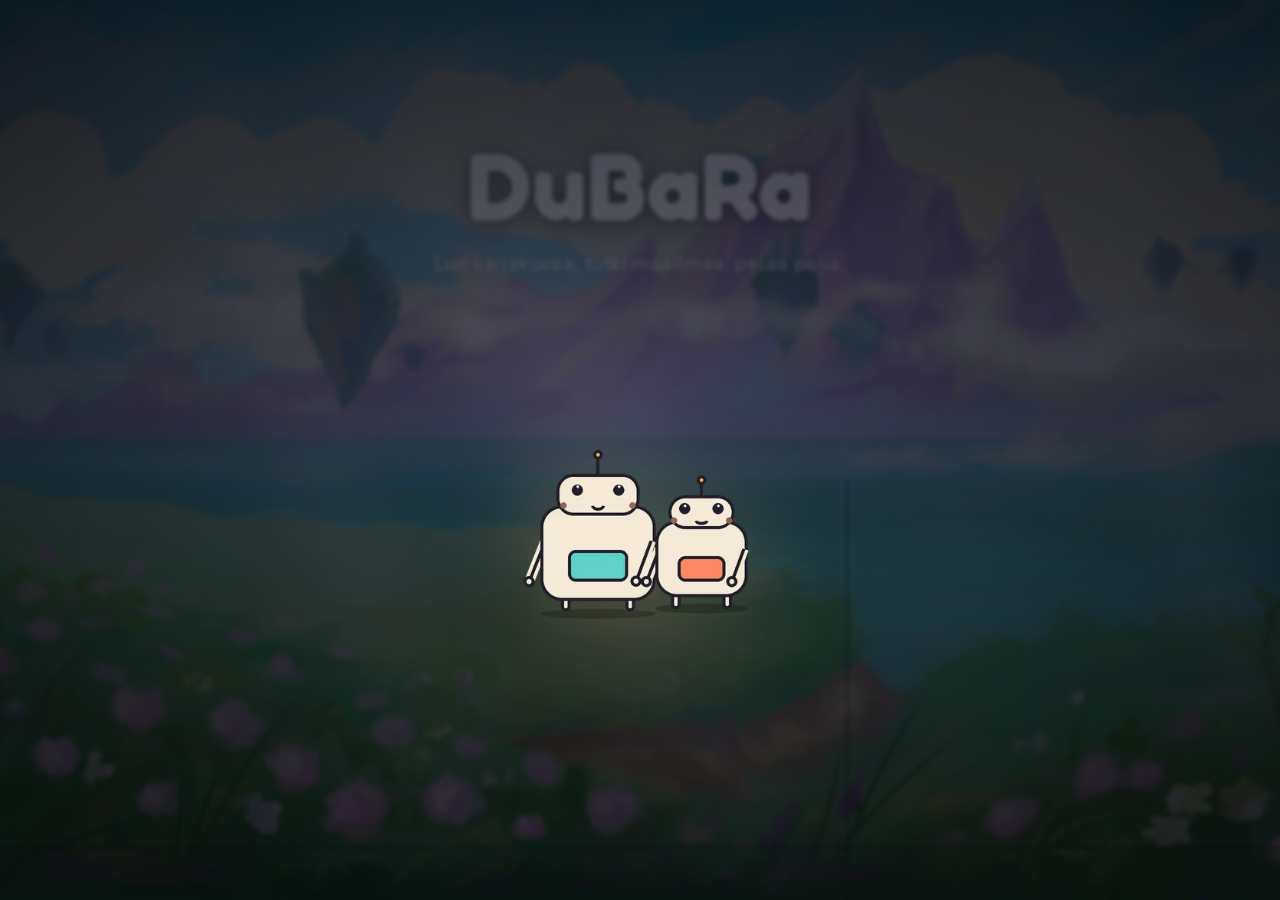
==== commit 041943cb: "liike animaatio etusivu korjaus" ====
--- a/index.html
+++ b/index.html
@@ -8,7 +8,7 @@
     <link rel="preconnect" href="https://fonts.googleapis.com" />
     <link rel="preconnect" href="https://fonts.gstatic.com" crossorigin />
     <link href="https://fonts.googleapis.com/css2?family=Fredoka:wght@600;700&family=Caveat:wght@700&family=Space+Mono:wght@400;700&family=Nunito:wght@400;600;700&display=swap" rel="stylesheet" />
-    <link rel="stylesheet" href="styles.css?v=94" />
+    <link rel="stylesheet" href="styles.css?v=110" />
     <!-- EI Three.js / WebGL -importmappia tällä sivulla — kevyt 2D-etusivu. -->
   </head>
 
@@ -140,15 +140,18 @@
       <section class="hero" aria-label="Esittely">
         <div class="hero-bg" aria-hidden="true">
           <i class="hero-layer hero-layer-sky"></i>
+          <i class="hero-layer hero-layer-clouds-bg"></i>
           <i class="hero-layer hero-layer-mountains"></i>
-          <i class="hero-layer hero-layer-clouds-fg"></i>
-          <i class="hero-layer hero-layer-island-1 hero-island"></i>
-          <i class="hero-layer hero-layer-island-2 hero-island"></i>
           <i class="hero-layer hero-layer-island-3 hero-island"></i>
           <i class="hero-layer hero-layer-island-4 hero-island"></i>
-          <i class="hero-layer hero-layer-island-5 hero-island"></i>
+          <i class="hero-layer hero-layer-island-5a hero-island"></i>
+          <i class="hero-layer hero-layer-island-5b hero-island"></i>
           <i class="hero-layer hero-layer-island-6"></i>
+          <i class="hero-layer hero-layer-island-7 hero-island"></i>
           <i class="hero-layer hero-layer-sea hero-water"></i>
+          <i class="hero-layer hero-layer-clouds-fg"></i>
+          <i class="hero-layer hero-layer-island-1a hero-island"></i>
+          <i class="hero-layer hero-layer-island-1b hero-island"></i>
           <i class="hero-layer hero-layer-grass hero-sway"></i>
           <i class="hero-layer hero-layer-flowers hero-sway"></i>
         </div>
--- a/styles.css
+++ b/styles.css
@@ -1077,14 +1077,19 @@
   background-repeat: no-repeat;
 }
 .hero-layer-sky        { background-image: url("assets/duobotit/Etusivu kuvat/Duobotit_Background/05_Sky.png"); }
-.hero-layer-mountains  { background-image: url("assets/duobotit/Etusivu kuvat/Duobotit_Background/04_Mountains.png"); }
+.hero-layer-clouds-bg  { background-image: url("assets/duobotit/Etusivu kuvat/Duobotit_Background/06_Clouds_Back.png"); }
+.hero-layer-mountains  { background-image: url("assets/duobotit/Etusivu kuvat/Duobotit_Background/04_Mountains.png"); background-position: center 65%; transform: scale(1.06); }
+.hero-layer-clouds-mid { background-image: url("assets/duobotit/Etusivu kuvat/Duobotit_Background/06_Clouds_Middle.png"); }
 .hero-layer-clouds-fg  { background-image: url("assets/duobotit/Etusivu kuvat/Duobotit_Background/06_Clouds_Foreground.png"); }
-.hero-layer-island-1   { background-image: url("assets/duobotit/Etusivu kuvat/Duobotit_Background/07_Floating_Island_01.png"); }
+.hero-layer-island-1a  { background-image: url("assets/duobotit/Etusivu kuvat/Duobotit_Background/04_Floating_Island_01_1.png"); }
+.hero-layer-island-1b  { background-image: url("assets/duobotit/Etusivu kuvat/Duobotit_Background/04_Floating_Island_01_2.png"); }
 .hero-layer-island-2   { background-image: url("assets/duobotit/Etusivu kuvat/Duobotit_Background/08_Floating_Island_02.png"); }
 .hero-layer-island-3   { background-image: url("assets/duobotit/Etusivu kuvat/Duobotit_Background/09_Floating_Island_03.png"); }
-.hero-layer-island-4   { background-image: url("assets/duobotit/Etusivu kuvat/Duobotit_Background/10_Floating_Island_04.png"); }
-.hero-layer-island-5   { background-image: url("assets/duobotit/Etusivu kuvat/Duobotit_Background/11_Floating_Island_05.png"); }
+.hero-layer-island-4   { background-image: url("assets/duobotit/Etusivu kuvat/Duobotit_Background/10_Floating_Island_04.png"); filter: contrast(1.2) saturate(1.15) drop-shadow(0 6px 10px rgba(20,30,50,0.25)); }
+.hero-layer-island-5a  { background-image: url("assets/duobotit/Etusivu kuvat/Duobotit_Background/08_Floating_Island_05_1.png"); }
+.hero-layer-island-5b  { background-image: url("assets/duobotit/Etusivu kuvat/Duobotit_Background/08_Floating_Island_05_2.png"); }
 .hero-layer-island-6   { background-image: url("assets/duobotit/Etusivu kuvat/Duobotit_Background/12_Floating_Island_06.png"); }
+.hero-layer-island-7   { background-image: url("assets/duobotit/Etusivu kuvat/Duobotit_Background/08_Floating_Island_05.png"); }
 .hero-layer-sea        { background-image: url("assets/duobotit/Etusivu kuvat/Duobotit_Background/03_Sea.png"); }
 .hero-layer-grass      { background-image: url("assets/duobotit/Etusivu kuvat/Duobotit_Background/02_Midground_Grass.png"); }
 .hero-layer-flowers    { background-image: url("assets/duobotit/Etusivu kuvat/Duobotit_Background/01_Foreground_Flowers.png"); }
@@ -1101,11 +1106,14 @@
   100% { transform: translateY(0) rotate(calc(var(--float-rot, 0deg) * -1)); }
 }
 /* ===== SAARTEN KELLUNTA-SÄÄDÖT (muuta vain näitä arvoja) ===== */
-.hero-layer-island-1 { --float-amp: -5px;  --float-dur: 11s;  --float-delay: 0s;   --float-rot: 0.3deg; }
-.hero-layer-island-2 { --float-amp: -6px;  --float-dur: 12s;  --float-delay: -2s;  --float-rot: 0.35deg; }
-.hero-layer-island-3 { --float-amp: -18px; --float-dur: 12s;   --float-delay: -4s;  --float-rot: 1deg; }
+.hero-layer-island-1a { --float-amp: -3px;  --float-dur: 13s;  --float-delay: 0s;   --float-rot: 0.15deg; }
+.hero-layer-island-1b { --float-amp: -2.5px;  --float-dur: 12s;   --float-delay: -3s;  --float-rot: 0.12deg; }
+.hero-layer-island-2 { --float-amp: -6px;  --float-dur: 12s;  --float-delay: 1s;  --float-rot: 0.0deg; }
+.hero-layer-island-3 { --float-amp: -5px; --float-dur: 15s;   --float-delay: -6s;  --float-rot: 0.25deg; }
 .hero-layer-island-4 { --float-amp: -10px; --float-dur: 12s;   --float-delay: -1s;  --float-rot: 0.7deg; }
-.hero-layer-island-5 { --float-amp: 0px; --float-dur: 15s; --float-delay: -8s;  --float-rot: 0.4deg; }
+.hero-layer-island-5a { --float-amp: -4px; --float-dur: 9.5s; --float-delay: -2s;  --float-rot: 0.2deg; }
+.hero-layer-island-5b { --float-amp: -6px; --float-dur: 11s; --float-delay: -4.5s;  --float-rot: 0.3deg; }
+.hero-layer-island-7 { --float-amp: -8px; --float-dur: 10.5s; --float-delay: -6s;  --float-rot: 0.4deg; }
 .hero-layer-island-6 { --float-amp: -16px; --float-dur: 6.5s; --float-delay: 0s;  --float-rot: 0.8deg; }
 @media (prefers-reduced-motion: reduce) {
   .hero-island { animation: none; }
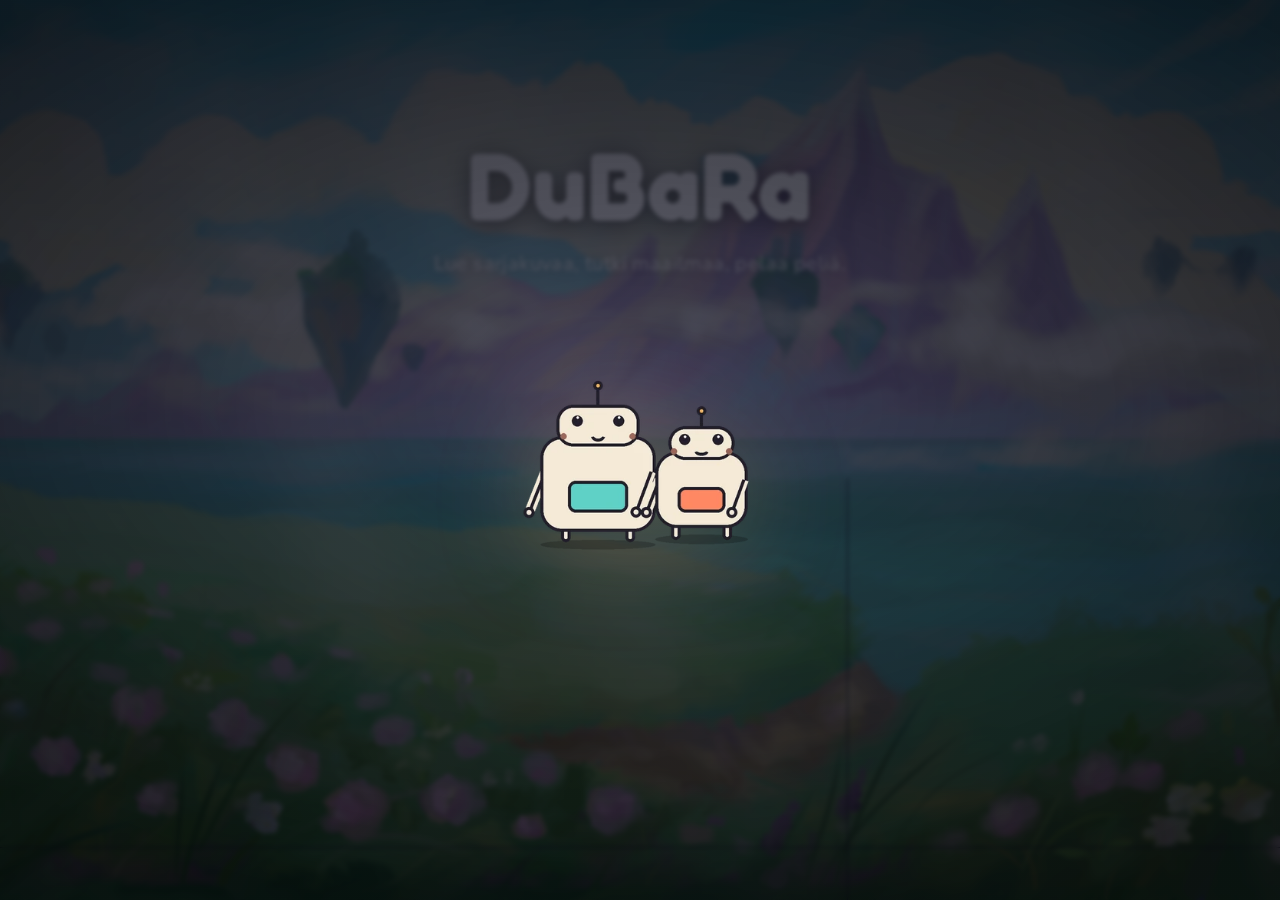
==== commit 4bd7eac6: "liike animaatio etusivu korjau2s" ====
--- a/index.html
+++ b/index.html
@@ -8,7 +8,7 @@
     <link rel="preconnect" href="https://fonts.googleapis.com" />
     <link rel="preconnect" href="https://fonts.gstatic.com" crossorigin />
     <link href="https://fonts.googleapis.com/css2?family=Fredoka:wght@600;700&family=Caveat:wght@700&family=Space+Mono:wght@400;700&family=Nunito:wght@400;600;700&display=swap" rel="stylesheet" />
-    <link rel="stylesheet" href="styles.css?v=110" />
+    <link rel="stylesheet" href="styles.css?v=115" />
     <!-- EI Three.js / WebGL -importmappia tällä sivulla — kevyt 2D-etusivu. -->
   </head>
 
@@ -146,7 +146,7 @@
           <i class="hero-layer hero-layer-island-4 hero-island"></i>
           <i class="hero-layer hero-layer-island-5a hero-island"></i>
           <i class="hero-layer hero-layer-island-5b hero-island"></i>
-          <i class="hero-layer hero-layer-island-6"></i>
+          <i class="hero-layer hero-layer-island-6 hero-island"></i>
           <i class="hero-layer hero-layer-island-7 hero-island"></i>
           <i class="hero-layer hero-layer-sea hero-water"></i>
           <i class="hero-layer hero-layer-clouds-fg"></i>
--- a/styles.css
+++ b/styles.css
@@ -1106,15 +1106,16 @@
   100% { transform: translateY(0) rotate(calc(var(--float-rot, 0deg) * -1)); }
 }
 /* ===== SAARTEN KELLUNTA-SÄÄDÖT (muuta vain näitä arvoja) ===== */
-.hero-layer-island-1a { --float-amp: -3px;  --float-dur: 13s;  --float-delay: 0s;   --float-rot: 0.15deg; }
-.hero-layer-island-1b { --float-amp: -2.5px;  --float-dur: 12s;   --float-delay: -3s;  --float-rot: 0.12deg; }
-.hero-layer-island-2 { --float-amp: -6px;  --float-dur: 12s;  --float-delay: 1s;  --float-rot: 0.0deg; }
-.hero-layer-island-3 { --float-amp: -5px; --float-dur: 15s;   --float-delay: -6s;  --float-rot: 0.25deg; }
-.hero-layer-island-4 { --float-amp: -10px; --float-dur: 12s;   --float-delay: -1s;  --float-rot: 0.7deg; }
-.hero-layer-island-5a { --float-amp: -4px; --float-dur: 9.5s; --float-delay: -2s;  --float-rot: 0.2deg; }
-.hero-layer-island-5b { --float-amp: -6px; --float-dur: 11s; --float-delay: -4.5s;  --float-rot: 0.3deg; }
-.hero-layer-island-7 { --float-amp: -8px; --float-dur: 10.5s; --float-delay: -6s;  --float-rot: 0.4deg; }
-.hero-layer-island-6 { --float-amp: -16px; --float-dur: 6.5s; --float-delay: 0s;  --float-rot: 0.8deg; }
+/* järjestys vasemmalta oikealle: 1=vasemmalla ... 8=oikealla, island-2 ei näy */
+.hero-layer-island-5a { --float-amp: 0.05px; --float-dur: 20s; --float-delay: 1s;  --float-rot: 0.6deg; } /* ensimmäinen saari vasemmalta pieni */
+.hero-layer-island-7 { --float-amp: -1.3px; --float-dur: 12s; --float-delay: -2s;  --float-rot: 0.15deg; } /* toinen saari vasemmalta iso */
+.hero-layer-island-5b { --float-amp: 0.05px; --float-dur: 8s; --float-delay: -2s;  --float-rot: 0.2deg; } /* kolmas saari vasemmalta pieni */
+.hero-layer-island-1a { --float-amp: 5px;  --float-dur: 7s;  --float-delay: -0.1s;   --float-rot: 0.3deg; } /* neljäs saari vasemmalta, iso keskellä */
+.hero-layer-island-1b { --float-amp: 0.9px;  --float-dur: 5s;   --float-delay: -0.1s;  --float-rot: 0.3deg; } /* viides saari vasemmalta, pieni keskellä */
+.hero-layer-island-3 { --float-amp: -4px; --float-dur: 8s;   --float-delay: 0.1s;  --float-rot: 0.00deg; } /* kuudes saari vasemmalta, iso keskellä */
+.hero-layer-island-4 { --float-amp: -7px; --float-dur: 5s;   --float-delay: 0.1s;  --float-rot: 0.4deg; } /* seitsämäs saari vasemmalta, pieni keskellä */
+.hero-layer-island-6 { --float-amp: -3px; --float-dur: 10s; --float-delay: 0s;  --float-rot: 0.4deg; } /* kahdeksas saari vasemmalta, kaukana oikealla */
+.hero-layer-island-2 { --float-amp: -3px;  --float-dur: 15s;  --float-delay: 1s;  --float-rot: 0.2deg; } /* tätä ei ole näkyvissä*/
 @media (prefers-reduced-motion: reduce) {
   .hero-island { animation: none; }
 }
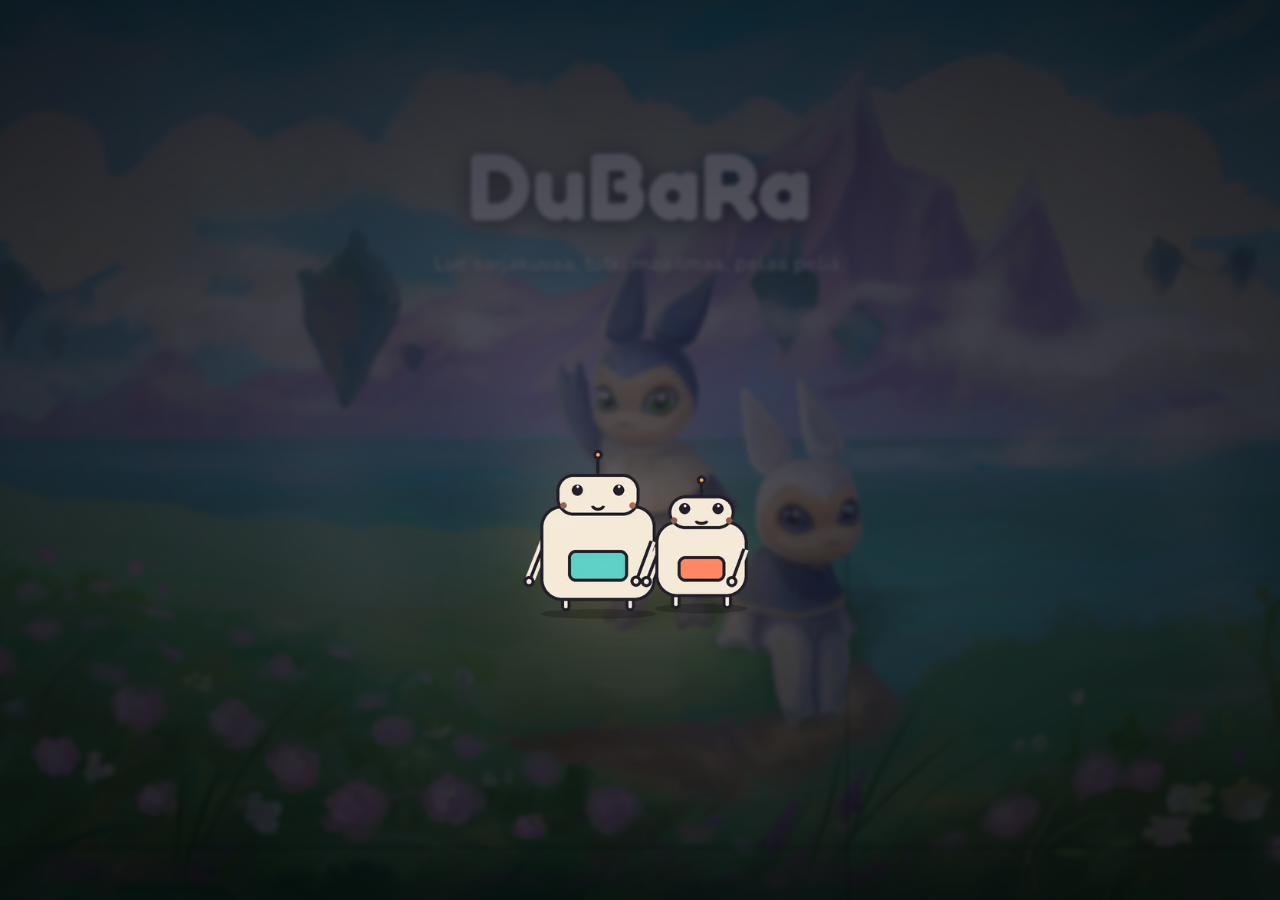
==== commit 2d604420: "hahmot etusivulle" ====
--- a/index.html
+++ b/index.html
@@ -8,7 +8,7 @@
     <link rel="preconnect" href="https://fonts.googleapis.com" />
     <link rel="preconnect" href="https://fonts.gstatic.com" crossorigin />
     <link href="https://fonts.googleapis.com/css2?family=Fredoka:wght@600;700&family=Caveat:wght@700&family=Space+Mono:wght@400;700&family=Nunito:wght@400;600;700&display=swap" rel="stylesheet" />
-    <link rel="stylesheet" href="styles.css?v=115" />
+    <link rel="stylesheet" href="styles.css?v=116" />
     <!-- EI Three.js / WebGL -importmappia tällä sivulla — kevyt 2D-etusivu. -->
   </head>
 
@@ -154,6 +154,7 @@
           <i class="hero-layer hero-layer-island-1b hero-island"></i>
           <i class="hero-layer hero-layer-grass hero-sway"></i>
           <i class="hero-layer hero-layer-flowers hero-sway"></i>
+          <i class="hero-layer hero-layer-characters"></i>
         </div>
         <div class="hero-godrays" aria-hidden="true">
           <i class="ray ray-1"></i>
--- a/styles.css
+++ b/styles.css
@@ -1093,6 +1093,11 @@
 .hero-layer-sea        { background-image: url("assets/duobotit/Etusivu kuvat/Duobotit_Background/03_Sea.png"); }
 .hero-layer-grass      { background-image: url("assets/duobotit/Etusivu kuvat/Duobotit_Background/02_Midground_Grass.png"); }
 .hero-layer-flowers    { background-image: url("assets/duobotit/Etusivu kuvat/Duobotit_Background/01_Foreground_Flowers.png"); }
+.hero-layer-characters {
+  background-image: url("assets/duobotit/Etusivu kuvat/Duobotit_Background/Characters.png");
+  background-size: 130% auto;
+  background-position: 32% 100%;
+}
 
 /* Leijuvien saarten pehmeä kellunta: säädä kunkin saaren --float-* -muuttujia alla */
 .hero-island {
@@ -1107,14 +1112,14 @@
 }
 /* ===== SAARTEN KELLUNTA-SÄÄDÖT (muuta vain näitä arvoja) ===== */
 /* järjestys vasemmalta oikealle: 1=vasemmalla ... 8=oikealla, island-2 ei näy */
-.hero-layer-island-5a { --float-amp: 0.05px; --float-dur: 20s; --float-delay: 1s;  --float-rot: 0.6deg; } /* ensimmäinen saari vasemmalta pieni */
-.hero-layer-island-7 { --float-amp: -1.3px; --float-dur: 12s; --float-delay: -2s;  --float-rot: 0.15deg; } /* toinen saari vasemmalta iso */
+.hero-layer-island-5a { --float-amp: 0.05px; --float-dur: 10s; --float-delay: 0s;  --float-rot: 0.2deg; } /* ensimmäinen saari vasemmalta pieni */
+.hero-layer-island-7 { --float-amp: -1px; --float-dur: 10s; --float-delay: -2s;  --float-rot: 0.15deg; } /* toinen saari vasemmalta iso */
 .hero-layer-island-5b { --float-amp: 0.05px; --float-dur: 8s; --float-delay: -2s;  --float-rot: 0.2deg; } /* kolmas saari vasemmalta pieni */
-.hero-layer-island-1a { --float-amp: 5px;  --float-dur: 7s;  --float-delay: -0.1s;   --float-rot: 0.3deg; } /* neljäs saari vasemmalta, iso keskellä */
-.hero-layer-island-1b { --float-amp: 0.9px;  --float-dur: 5s;   --float-delay: -0.1s;  --float-rot: 0.3deg; } /* viides saari vasemmalta, pieni keskellä */
+.hero-layer-island-1a { --float-amp: 2.2px;  --float-dur: 7s;  --float-delay: 0.01s;   --float-rot: -0.2deg; } /* neljäs saari vasemmalta, iso keskellä */
+.hero-layer-island-1b { --float-amp: 4x;  --float-dur: 6.5s;   --float-delay: 1.5s;  --float-rot: 0.4deg; } /* viides saari vasemmalta, pieni keskellä */
 .hero-layer-island-3 { --float-amp: -4px; --float-dur: 8s;   --float-delay: 0.1s;  --float-rot: 0.00deg; } /* kuudes saari vasemmalta, iso keskellä */
 .hero-layer-island-4 { --float-amp: -7px; --float-dur: 5s;   --float-delay: 0.1s;  --float-rot: 0.4deg; } /* seitsämäs saari vasemmalta, pieni keskellä */
-.hero-layer-island-6 { --float-amp: -3px; --float-dur: 10s; --float-delay: 0s;  --float-rot: 0.4deg; } /* kahdeksas saari vasemmalta, kaukana oikealla */
+.hero-layer-island-6 { --float-amp: -3px; --float-dur: 12s; --float-delay: 0s;  --float-rot: 0.3deg; } /* kahdeksas saari vasemmalta, kaukana oikealla */
 .hero-layer-island-2 { --float-amp: -3px;  --float-dur: 15s;  --float-delay: 1s;  --float-rot: 0.2deg; } /* tätä ei ole näkyvissä*/
 @media (prefers-reduced-motion: reduce) {
   .hero-island { animation: none; }
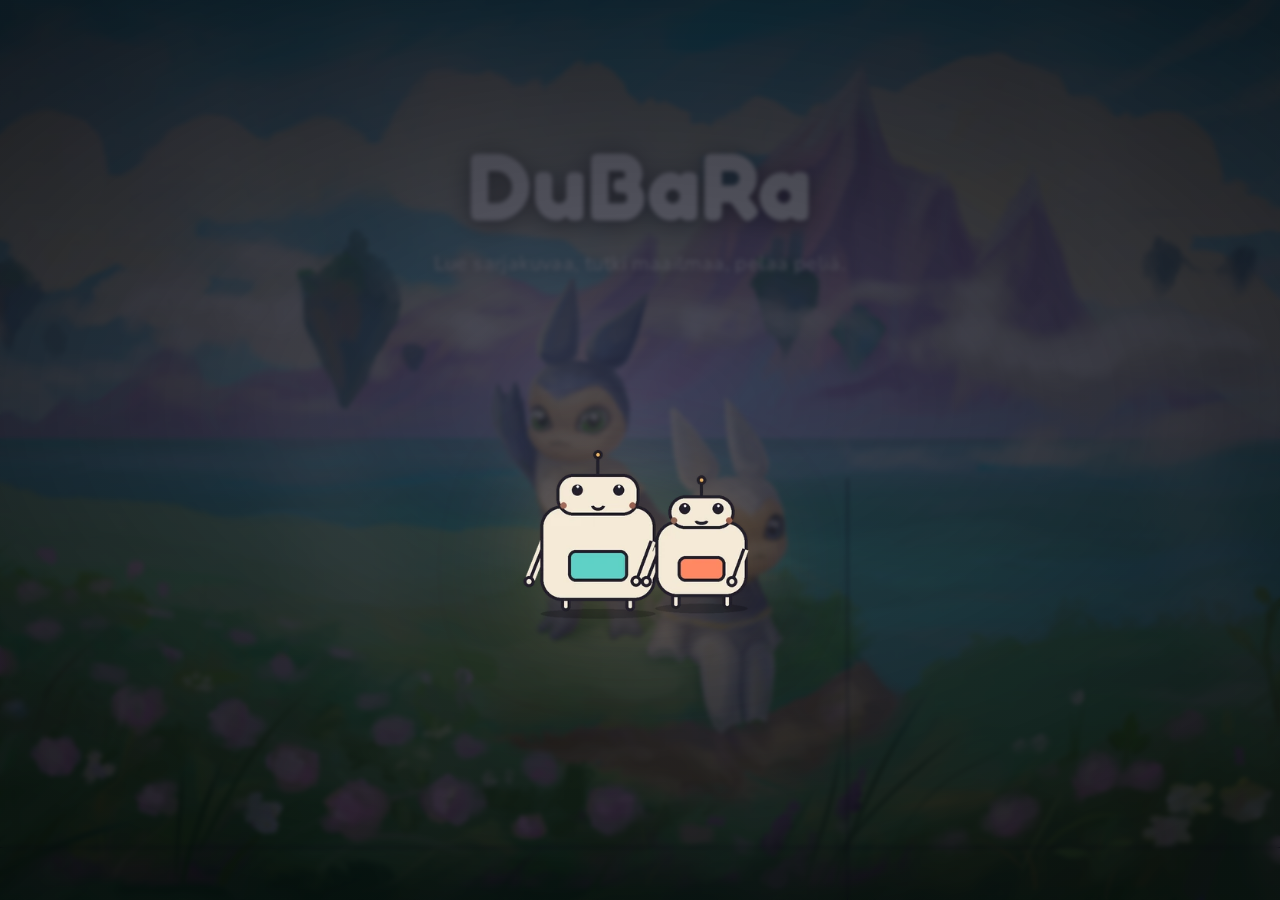
==== commit 72030664: "hahmot etusivulle positio ja sclae" ====
--- a/index.html
+++ b/index.html
@@ -8,7 +8,7 @@
     <link rel="preconnect" href="https://fonts.googleapis.com" />
     <link rel="preconnect" href="https://fonts.gstatic.com" crossorigin />
     <link href="https://fonts.googleapis.com/css2?family=Fredoka:wght@600;700&family=Caveat:wght@700&family=Space+Mono:wght@400;700&family=Nunito:wght@400;600;700&display=swap" rel="stylesheet" />
-    <link rel="stylesheet" href="styles.css?v=116" />
+    <link rel="stylesheet" href="styles.css?v=117" />
     <!-- EI Three.js / WebGL -importmappia tällä sivulla — kevyt 2D-etusivu. -->
   </head>
 
--- a/styles.css
+++ b/styles.css
@@ -1095,8 +1095,9 @@
 .hero-layer-flowers    { background-image: url("assets/duobotit/Etusivu kuvat/Duobotit_Background/01_Foreground_Flowers.png"); }
 .hero-layer-characters {
   background-image: url("assets/duobotit/Etusivu kuvat/Duobotit_Background/Characters.png");
-  background-size: 130% auto;
-  background-position: 32% 100%;
+  /* Sama kangaskoko (3840x2160) kuin muillakin tasoilla → peritään base .hero-layerin
+     cover/center sellaisenaan, jolloin tämä pysyy AINA synkassa muun kuvituksen kanssa
+     riippumatta siitä kumpi mitta (leveys vai korkeus) rajoittaa cover-skaalausta. */
 }
 
 /* Leijuvien saarten pehmeä kellunta: säädä kunkin saaren --float-* -muuttujia alla */
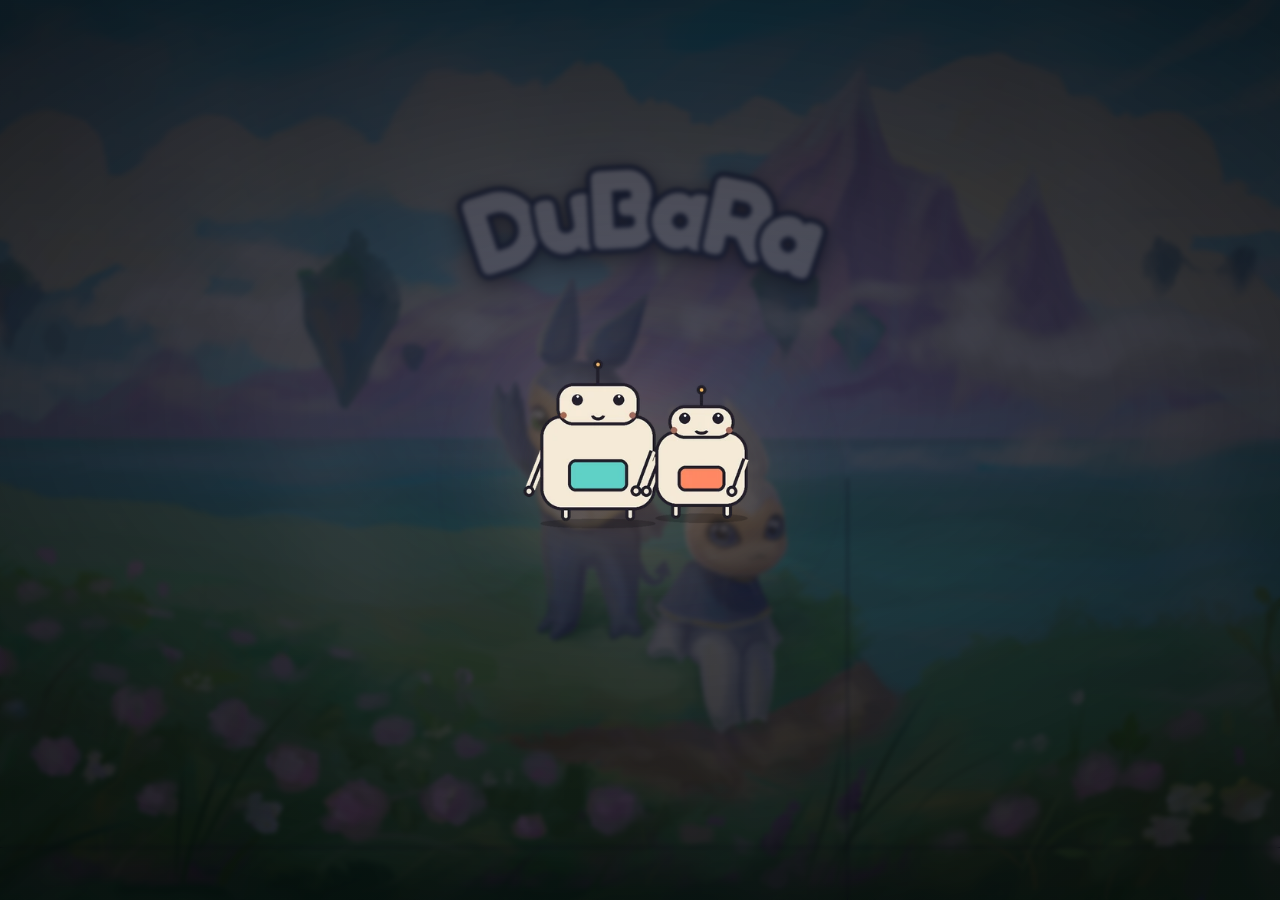
==== commit d2deac4a: "mobiili versio" ====
--- a/index.html
+++ b/index.html
@@ -8,7 +8,7 @@
     <link rel="preconnect" href="https://fonts.googleapis.com" />
     <link rel="preconnect" href="https://fonts.gstatic.com" crossorigin />
     <link href="https://fonts.googleapis.com/css2?family=Fredoka:wght@600;700&family=Caveat:wght@700&family=Space+Mono:wght@400;700&family=Nunito:wght@400;600;700&display=swap" rel="stylesheet" />
-    <link rel="stylesheet" href="styles.css?v=117" />
+    <link rel="stylesheet" href="styles.css?v=129" />
     <!-- EI Three.js / WebGL -importmappia tällä sivulla — kevyt 2D-etusivu. -->
   </head>
 
@@ -114,6 +114,11 @@
       </button>
 
       <div class="mobile-menu" id="mobileMenu">
+        <div class="lang-switch mobile-menu-lang" role="group" aria-label="Kieli / Language">
+          <button type="button" class="lang-btn is-active" data-lang="fi" aria-pressed="true">FI</button>
+          <span class="lang-sep" aria-hidden="true">/</span>
+          <button type="button" class="lang-btn" data-lang="en" aria-pressed="false">EN</button>
+        </div>
         <ul class="mobile-menu-links">
           <li><a href="#kartta" data-i18n="nav.kartta">Kartta</a></li>
           <li><a href="hahmot.html" data-i18n="nav.hahmot">Hahmot</a></li>
@@ -169,8 +174,19 @@
           <span class="cloud cloud-4"></span>
         </div>
         <div class="hero-content">
-          <h1 class="hero-title">DuBaRa</h1>
-          <p class="hero-subtitle" data-i18n="hero.subtitle">Lue sarjakuvaa, tutki maailmaa, pelaa peliä.</p>
+          <svg class="hero-title" viewBox="0 0 440 170" role="img" aria-label="DuBaRa">
+            <defs>
+              <linearGradient id="heroTitleGradient" x1="0" y1="0" x2="0" y2="1">
+                <stop offset="0%" stop-color="#ffffff" />
+                <stop offset="45%" stop-color="#f1f4f9" />
+                <stop offset="100%" stop-color="#d7dee8" />
+              </linearGradient>
+            </defs>
+            <path id="heroTitleArc" d="M 20 150 Q 220 10 420 150" fill="none" />
+            <text text-anchor="middle">
+              <textPath href="#heroTitleArc" startOffset="50%">DuBaRa</textPath>
+            </text>
+          </svg>
           <!-- Napit (Lue sarjakuvaa / Tutki karttaa) lisätään tähän myöhemmin -->
         </div>
       </section>
--- a/styles.css
+++ b/styles.css
@@ -577,7 +577,7 @@
 .brand-text-logo {
   /* ===== LOGON SÄÄDÖT (muuta vain näitä arvoja) ===== */
   --logo-size: 45px;   /* logon korkeus (leveys skaalautuu automaattisesti) */
-  --logo-x: -10px;      /* vaakasiirto: positiivinen = oikealle, negatiivinen = vasemmalle */
+  --logo-x: 6px;      /* vaakasiirto: positiivinen = oikealle, negatiivinen = vasemmalle */
   --logo-y: 0px;      /* pystysiirto: negatiivinen = ylös, positiivinen = alas */
   /* ================================================== */
   display: inline-flex;
@@ -816,6 +816,21 @@
   pointer-events: auto;
 }
 .mobile-menu.is-open { display: flex; }
+.mobile-menu-lang {
+  justify-content: center;
+  padding-bottom: 12px;
+  border: 0;
+  background: none;
+  border-bottom: 1px solid rgba(244, 234, 215, 0.14);
+}
+.mobile-menu-lang .lang-btn.is-active {
+  background: none;
+  box-shadow: none;
+  color: var(--marigold);
+}
+.mobile-menu-lang .lang-btn {
+  color: var(--muted); /* mobile-menu on aina tumma tausta, ei home-heron vaaleaa väriä */
+}
 .mobile-menu-links {
   display: flex;
   flex-direction: column;
@@ -843,9 +858,8 @@
 
 @media (max-width: 760px) {
   .topbar-nav { display: none; }           /* nav-linkit + some-ikonit siirtyvät hampurilaisvalikkoon */
-  .nav-right { flex: 1 1 auto; justify-content: center; }
-  .nav-right .nav-demo { display: none; }  /* "Pelaa demoa" siirtyy hampurilaisvalikkoon, kielivalitsin jää keskelle */
-  .hamburger-btn { display: flex; }
+  .nav-right { display: none; }            /* kielivalitsin siirtyy hampurilaisvalikon ylimmäksi */
+  .hamburger-btn { display: flex; margin-left: auto; } /* nav-right ei enää työnnä nappia reunaan */
 }
 
 
@@ -1100,6 +1114,29 @@
      riippumatta siitä kumpi mitta (leveys vai korkeus) rajoittaa cover-skaalausta. */
 }
 
+/* Mobiili: korvaa jokainen taso omalla pystyformaattiin sommitellulla mobiilikuvalla
+   (assets/.../Duobotit_Background_Mobile/), poistetaan tasot joille ei ole mobiiliversiota */
+@media (max-width: 640px) {
+  .hero-layer-sky        { background-image: url("assets/duobotit/Etusivu kuvat/Duobotit_Background/Duobotit_Background_Mobile/Duobotit_BG_Mobile_Sky.png"); }
+  .hero-layer-clouds-bg  { background-image: url("assets/duobotit/Etusivu kuvat/Duobotit_Background/Duobotit_Background_Mobile/Duobotit_BG_Mobile_Cloud_Back.png"); }
+  .hero-layer-mountains  { background-image: url("assets/duobotit/Etusivu kuvat/Duobotit_Background/Duobotit_Background_Mobile/Duobotit_BG_Mobile_Cloud_Mountain.png"); background-position: center; transform: none; }
+  .hero-layer-clouds-mid { display: none; }
+  .hero-layer-clouds-fg  { background-image: url("assets/duobotit/Etusivu kuvat/Duobotit_Background/Duobotit_Background_Mobile/Duobotit_BG_Mobile_Cloud_Foreground.png"); }
+  .hero-layer-island-1a  { background-image: url("assets/duobotit/Etusivu kuvat/Duobotit_Background/Duobotit_Background_Mobile/Duobotit_BG_Mobile_Floating_Island_1.png"); }
+  .hero-layer-island-1b  { background-image: url("assets/duobotit/Etusivu kuvat/Duobotit_Background/Duobotit_Background_Mobile/Duobotit_BG_Mobile_Floating_Island_2.png"); }
+  .hero-layer-island-3   { background-image: url("assets/duobotit/Etusivu kuvat/Duobotit_Background/Duobotit_Background_Mobile/Duobotit_BG_Mobile_Floating_Island_3.png"); }
+  .hero-layer-island-2,
+  .hero-layer-island-4,
+  .hero-layer-island-5a,
+  .hero-layer-island-5b,
+  .hero-layer-island-6,
+  .hero-layer-island-7   { display: none; } /* island-4 = pieni irrallinen kivenmurunen, ei käytetä */
+  .hero-layer-sea        { background-image: url("assets/duobotit/Etusivu kuvat/Duobotit_Background/Duobotit_Background_Mobile/Duobotit_BG_Mobile_Sea.png"); }
+  .hero-layer-grass      { background-image: url("assets/duobotit/Etusivu kuvat/Duobotit_Background/Duobotit_Background_Mobile/Duobotit_BG_Mobile_Midground_Grass.png"); }
+  .hero-layer-flowers    { background-image: url("assets/duobotit/Etusivu kuvat/Duobotit_Background/Duobotit_Background_Mobile/Duobotit_BG_Mobile_Flowers.png"); --sway-amt: 2deg; }
+  .hero-layer-characters { background-image: url("assets/duobotit/Etusivu kuvat/Duobotit_Background/Duobotit_Background_Mobile/Duobotit_BG_Mobile_Characters.png"); }
+}
+
 /* Leijuvien saarten pehmeä kellunta: säädä kunkin saaren --float-* -muuttujia alla */
 .hero-island {
   animation: hero-island-float var(--float-dur, 7s) ease-in-out infinite;
@@ -1138,7 +1175,7 @@
   100% { transform: skewX(calc(var(--sway-amt, 1.5deg) * -1)); }
 }
 /* ===== HUOJUNNAN SÄÄDÖT (muuta vain näitä arvoja) ===== */
-.hero-layer-grass   { --sway-amt: 0.deg; --sway-dur: 1s;   --sway-delay: 0.1s; }
+.hero-layer-grass   { --sway-amt: 0.5deg; --sway-dur: 7s; --sway-delay: 0s; }
 .hero-layer-flowers { --sway-amt: 0.5deg; --sway-dur: 7s; --sway-delay: 0s; }
 @media (prefers-reduced-motion: reduce) {
   .hero-sway { animation: none; }
@@ -1257,15 +1294,21 @@
   .cloud { animation: none; }
 }
 .hero-title {
-  margin: 0;
+  width: clamp(380px, 48vw, 680px); /* vastaa entisen h1:n clamp(56px,8vw,96px) visuaalista kokoa */
+  height: auto;
+  overflow: visible;
+  filter: drop-shadow(0 6px 14px rgba(0,0,0,0.45)) drop-shadow(0 2px 5px rgba(0,0,0,0.35)) drop-shadow(0 0 20px rgba(255,255,255,0.35));
+}
+.hero-title text, .hero-title textPath {
   font-family: "Fredoka", sans-serif;
   font-weight: 700;
-  font-size: clamp(56px, 8vw, 96px);
-  line-height: 1.05;
-  letter-spacing: 0.01em;
-  color: #fff;
-  white-space: nowrap;   /* estää "DuBaRa":n katkeamisen kahdelle riville kapealla ruudulla */
-  text-shadow: 0 4px 26px rgba(0,0,0,0.5), 0 1px 4px rgba(0,0,0,0.35);
+  font-size: 80px;
+  letter-spacing: -0.1em;
+  fill: url(#heroTitleGradient); /* placeholder bubble-tyyli: graafikko viimeistelee myöhemmin */
+  stroke: #2b3a55;
+  stroke-width: 7px;
+  stroke-linejoin: round;
+  paint-order: stroke fill;
 }
 .hero-subtitle {
   margin: 14px 0 0;
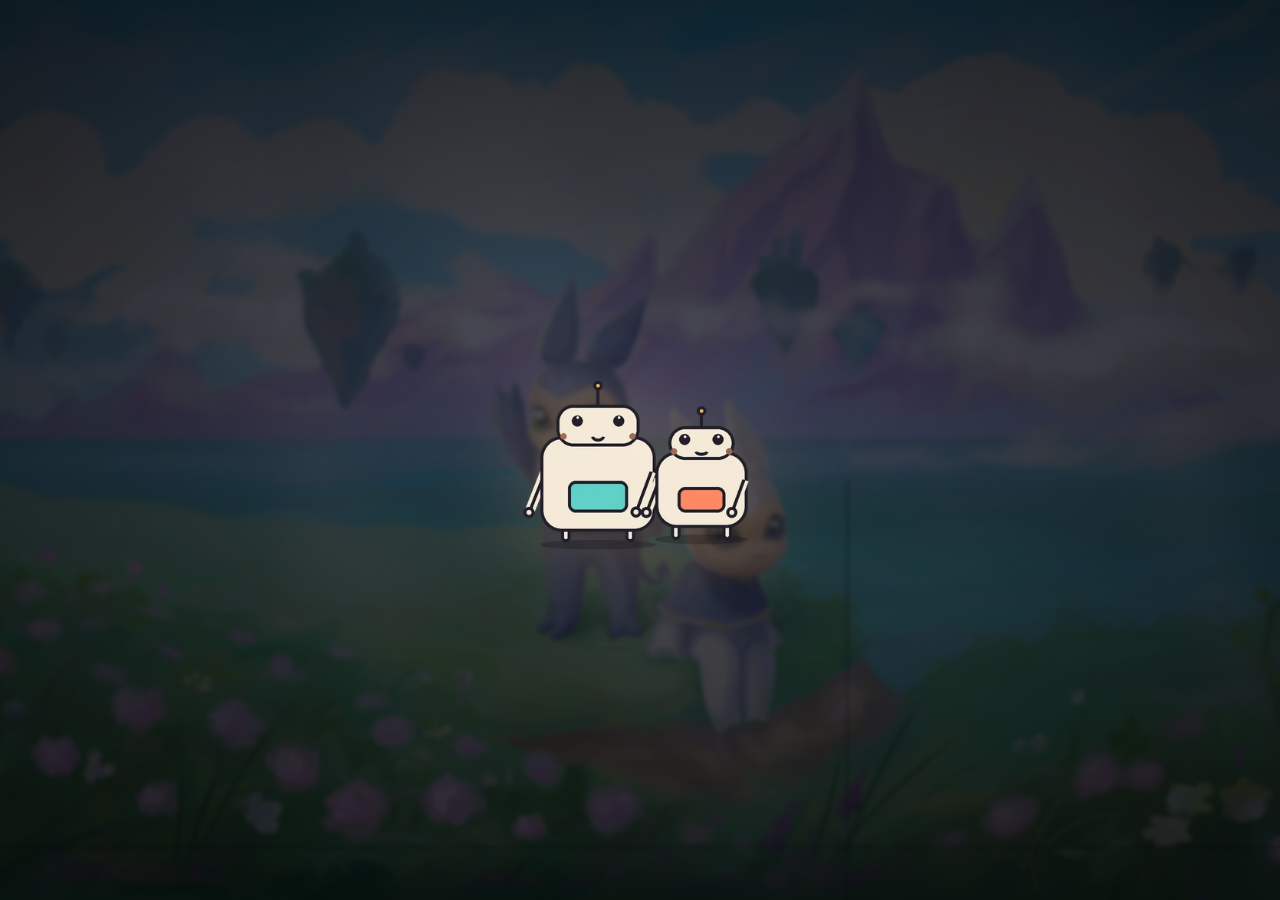
==== commit bd867edf: "mobiili texti" ====
--- a/index.html
+++ b/index.html
@@ -8,7 +8,7 @@
     <link rel="preconnect" href="https://fonts.googleapis.com" />
     <link rel="preconnect" href="https://fonts.gstatic.com" crossorigin />
     <link href="https://fonts.googleapis.com/css2?family=Fredoka:wght@600;700&family=Caveat:wght@700&family=Space+Mono:wght@400;700&family=Nunito:wght@400;600;700&display=swap" rel="stylesheet" />
-    <link rel="stylesheet" href="styles.css?v=129" />
+    <link rel="stylesheet" href="styles.css?v=137" />
     <!-- EI Three.js / WebGL -importmappia tällä sivulla — kevyt 2D-etusivu. -->
   </head>
 
@@ -184,7 +184,9 @@
             </defs>
             <path id="heroTitleArc" d="M 20 150 Q 220 10 420 150" fill="none" />
             <text text-anchor="middle">
-              <textPath href="#heroTitleArc" startOffset="50%">DuBaRa</textPath>
+              <textPath href="#heroTitleArc" startOffset="50%">
+                <tspan style="--i:0">D</tspan><tspan style="--i:1">u</tspan><tspan style="--i:2">B</tspan><tspan style="--i:3">a</tspan><tspan style="--i:4">R</tspan><tspan style="--i:5">a</tspan>
+              </textPath>
             </text>
           </svg>
           <!-- Napit (Lue sarjakuvaa / Tutki karttaa) lisätään tähän myöhemmin -->
--- a/styles.css
+++ b/styles.css
@@ -1298,6 +1298,43 @@
   height: auto;
   overflow: visible;
   filter: drop-shadow(0 6px 14px rgba(0,0,0,0.45)) drop-shadow(0 2px 5px rgba(0,0,0,0.35)) drop-shadow(0 0 20px rgba(255,255,255,0.35));
+}
+/* Kirjainanimaatio kahdessa vaiheessa: 1) kirjaimet ilmestyvät yksitellen ("appear"),
+   2) kun kaikki näkyvissä, koko sana aaltoilee ja vaimenee paikoilleen ("settle-wave").
+   --letter-stagger = ilmestymisen porrastusväli, --wave-stagger = aallon kulkunopeus kirjainten läpi. */
+.hero-title textPath tspan {
+  --letter-stagger: 0.14s;
+  --wave-stagger: 0.05s;
+  transform-box: fill-box;
+  transform-origin: center bottom;
+  opacity: 0;
+}
+body.entered .hero-title textPath tspan {
+  animation-name: hero-title-appear, hero-title-float-wave;
+  animation-duration: 0.7s, 2.2s;
+  animation-timing-function: cubic-bezier(0.34, 1.56, 0.64, 1), ease-in-out;
+  animation-fill-mode: forwards, forwards;
+  animation-iteration-count: 1, infinite;
+  animation-delay: calc(var(--i, 0) * var(--letter-stagger)), calc(1.4s + var(--i, 0) * var(--wave-stagger));
+}
+@keyframes hero-title-appear {
+  0%   { opacity: 0; transform: translateY(-25px) scale(0.85); }
+  60%  { opacity: 1; transform: translateY(6px)  scale(1.05); }
+  100% { opacity: 1; transform: translateY(0)    scale(1); }
+}
+/* Tapa B: jatkuva kevyt leijunta (ei asetu paikoilleen, pyörii ikuisesti pienellä amplitudilla). */
+@keyframes hero-title-float-wave {
+  0%   { transform: translateY(0); }
+  20%  { transform: translateY(-3px); }
+  40%  { transform: translateY(2px); }
+  60%  { transform: translateY(-1.5px); }
+  78%  { transform: translateY(1px); }
+  90%  { transform: translateY(-0.5px); }
+  100% { transform: translateY(0); }
+}
+@media (prefers-reduced-motion: reduce) {
+  .hero-title textPath tspan { opacity: 1; }
+  body.entered .hero-title textPath tspan { animation: none; opacity: 1; transform: none; }
 }
 .hero-title text, .hero-title textPath {
   font-family: "Fredoka", sans-serif;
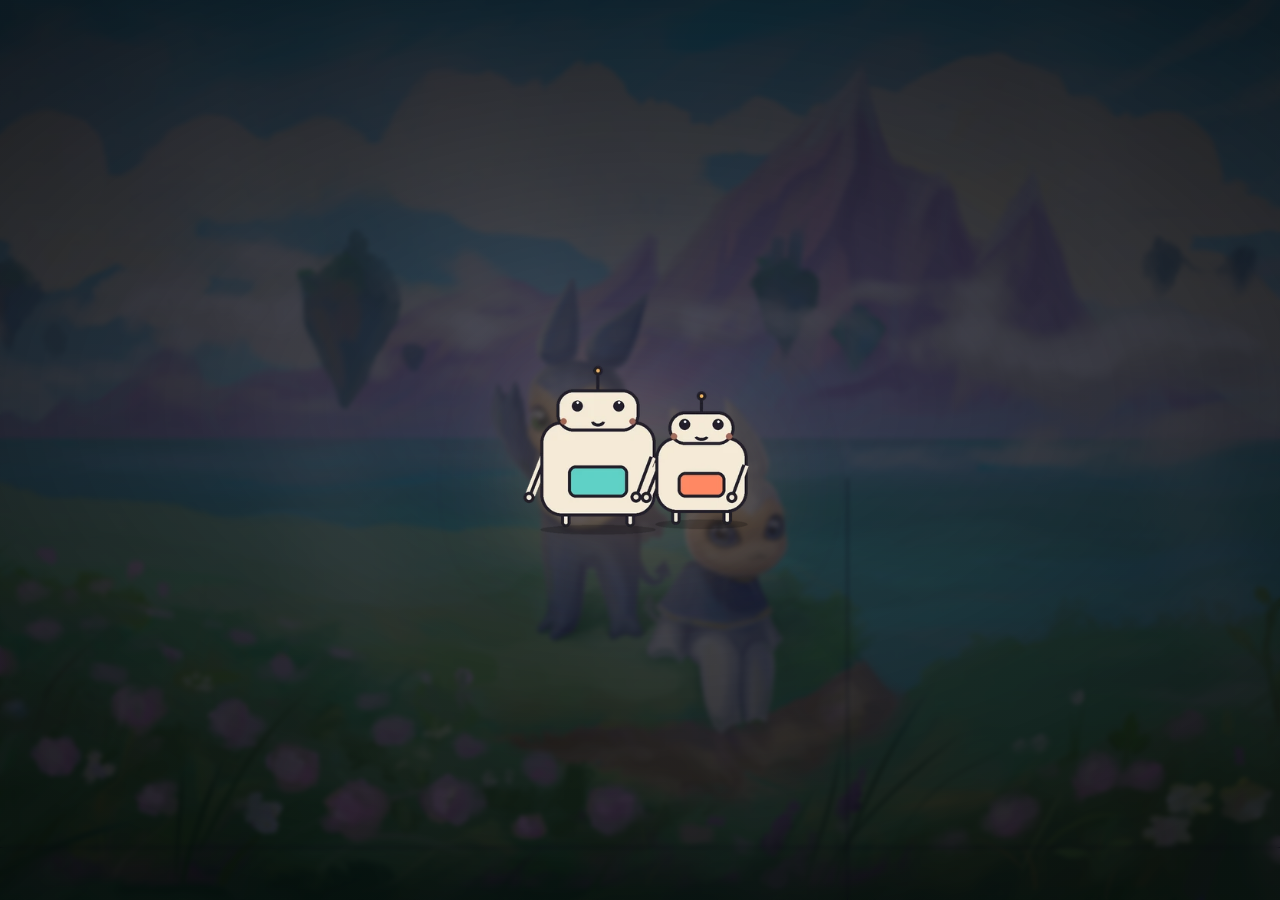
==== commit bac4b18e: "dubara texti ja animointi" ====
--- a/index.html
+++ b/index.html
@@ -8,7 +8,7 @@
     <link rel="preconnect" href="https://fonts.googleapis.com" />
     <link rel="preconnect" href="https://fonts.gstatic.com" crossorigin />
     <link href="https://fonts.googleapis.com/css2?family=Fredoka:wght@600;700&family=Caveat:wght@700&family=Space+Mono:wght@400;700&family=Nunito:wght@400;600;700&display=swap" rel="stylesheet" />
-    <link rel="stylesheet" href="styles.css?v=137" />
+    <link rel="stylesheet" href="styles.css?v=138" />
     <!-- EI Three.js / WebGL -importmappia tällä sivulla — kevyt 2D-etusivu. -->
   </head>
 
--- a/styles.css
+++ b/styles.css
@@ -1240,7 +1240,7 @@
    (flex-column jättää niille luontevasti tilaa). */
 .hero-content {
   position: absolute;
-  top: 15%;
+  top: 10%;
   left: 50%;
   transform: translateX(-50%);
   z-index: 1;
